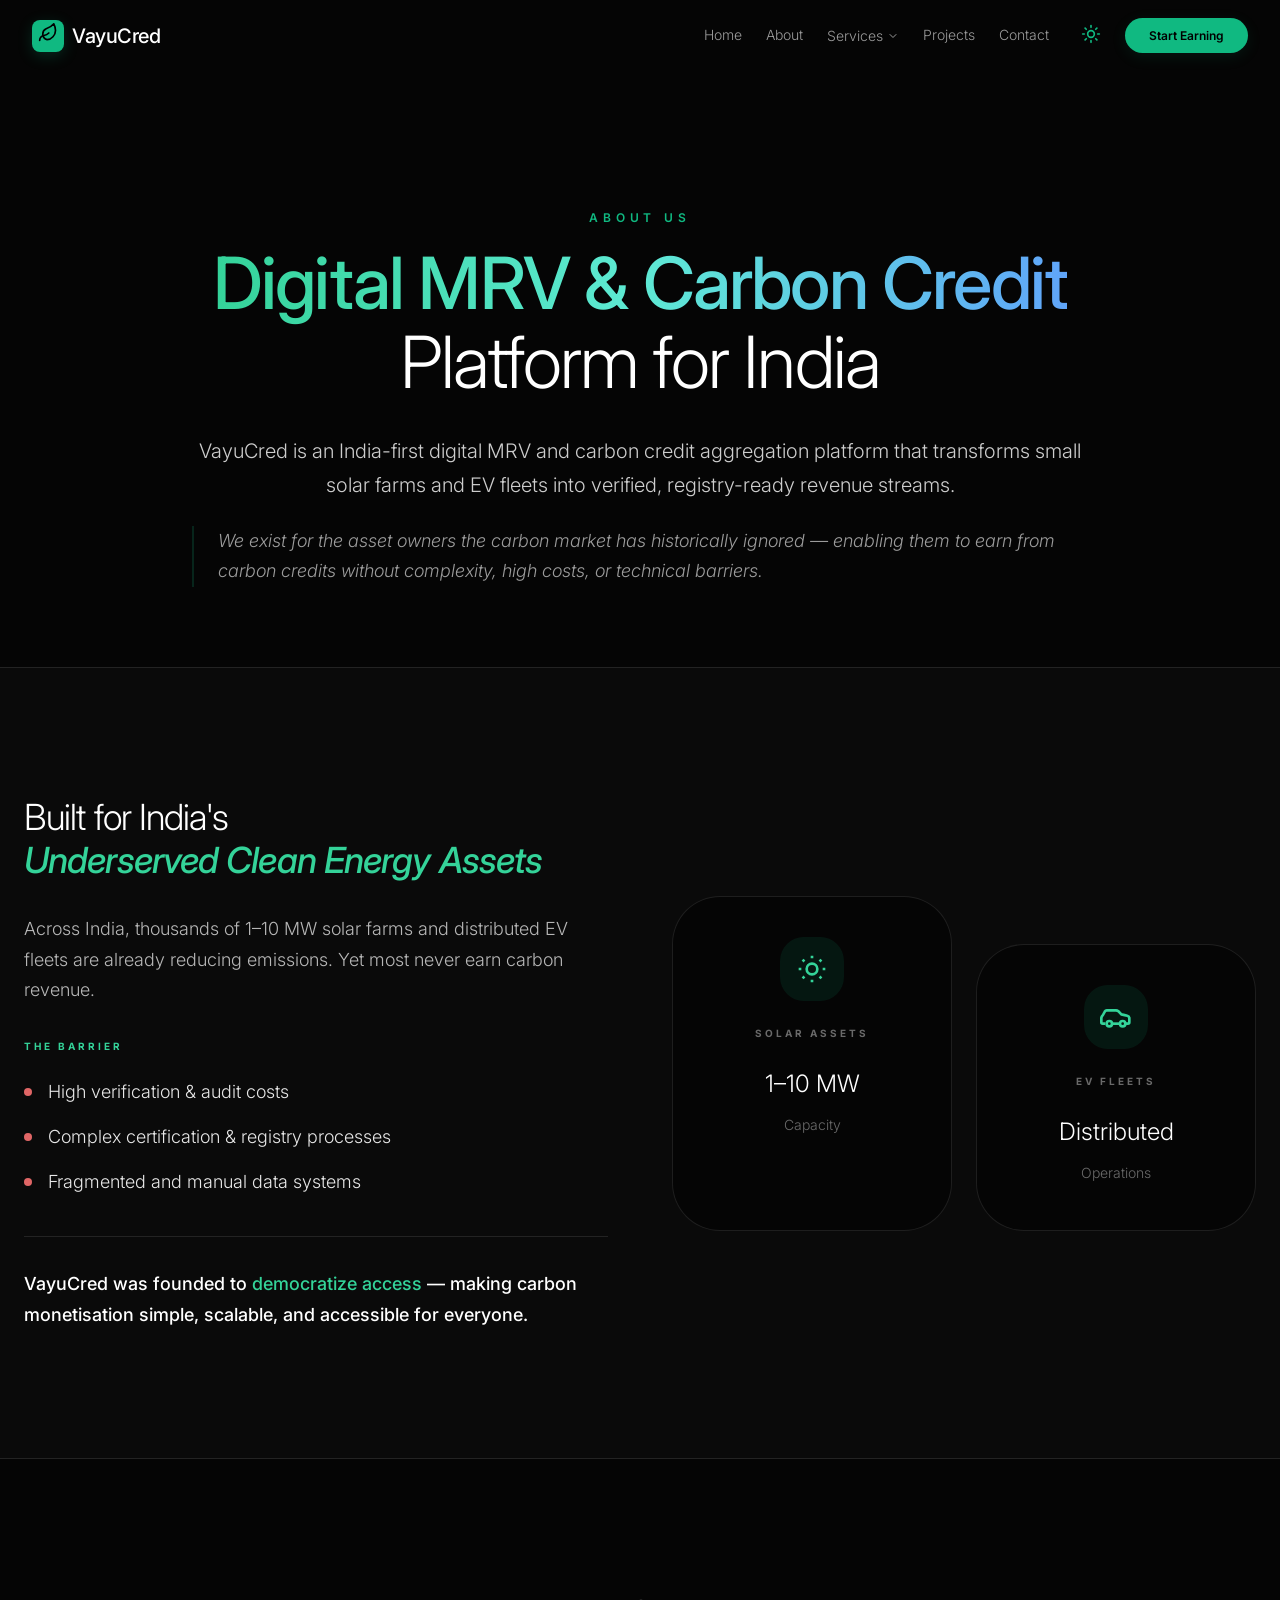
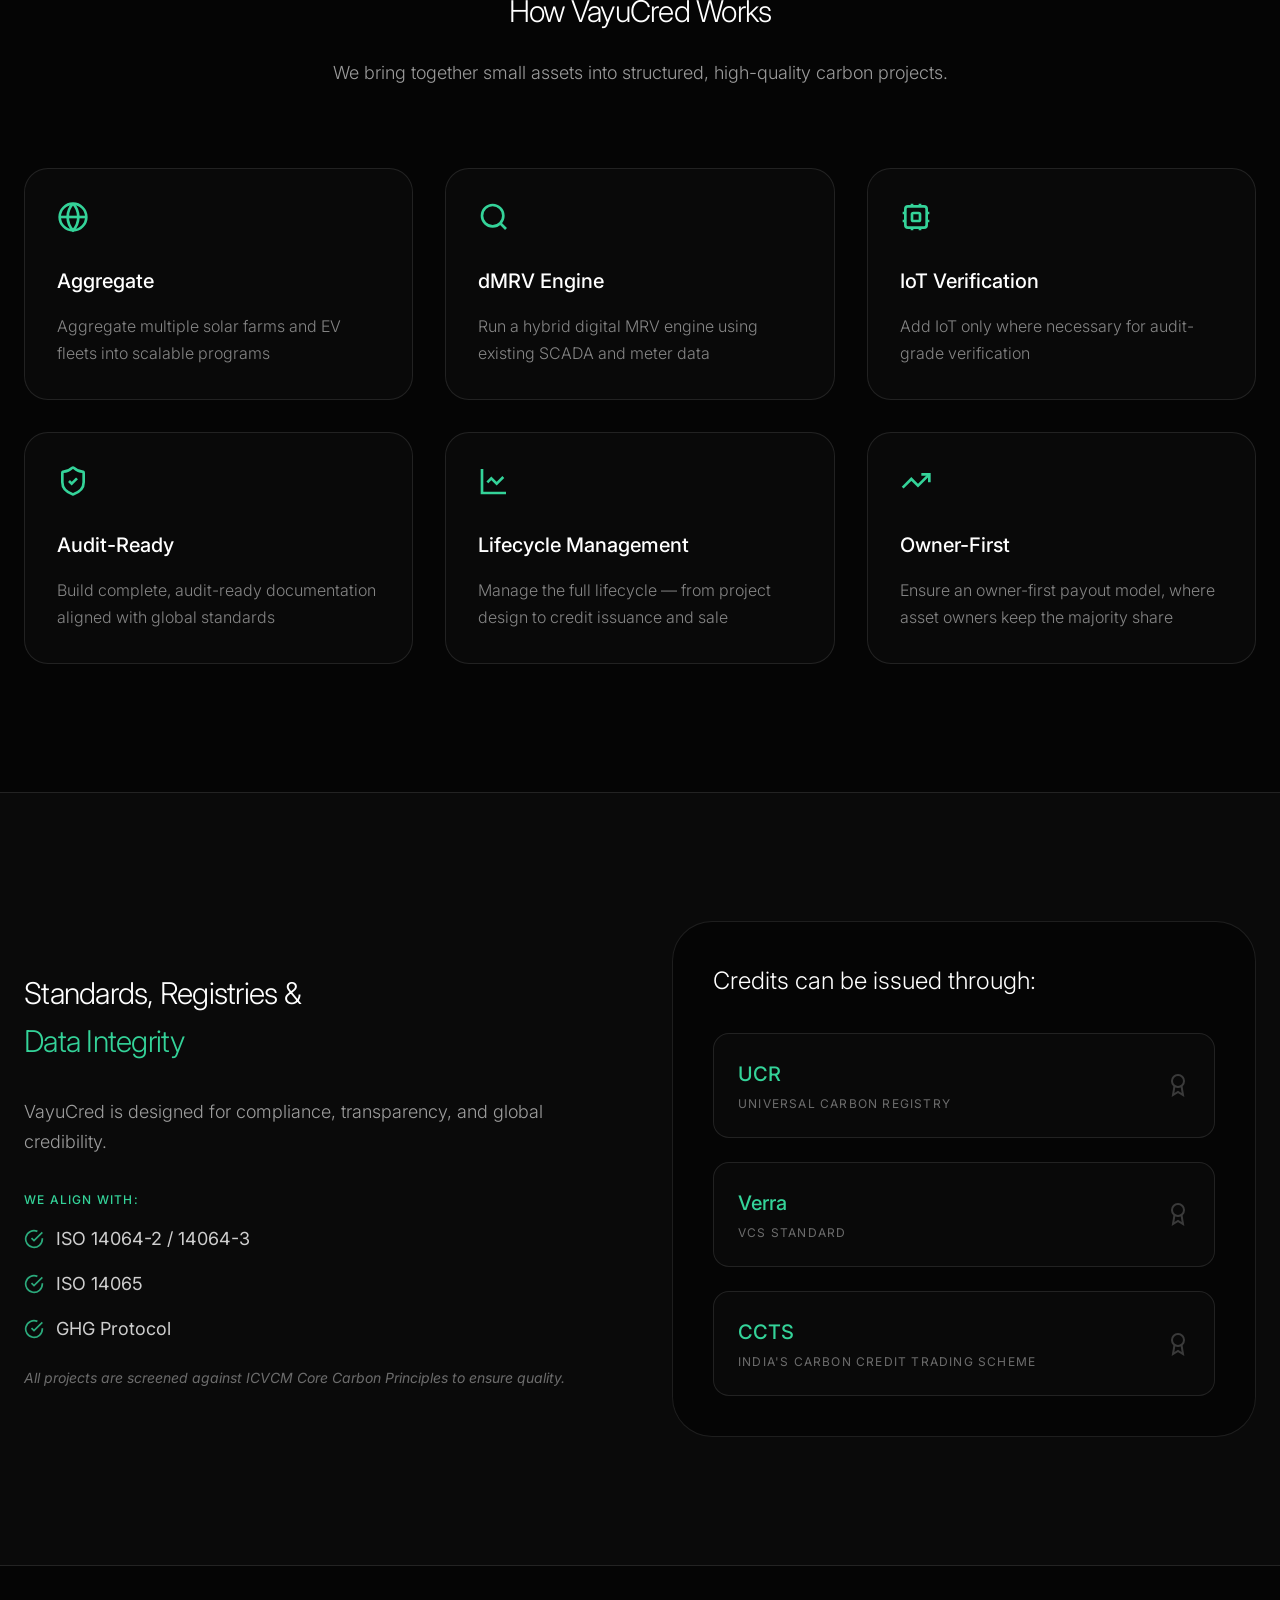
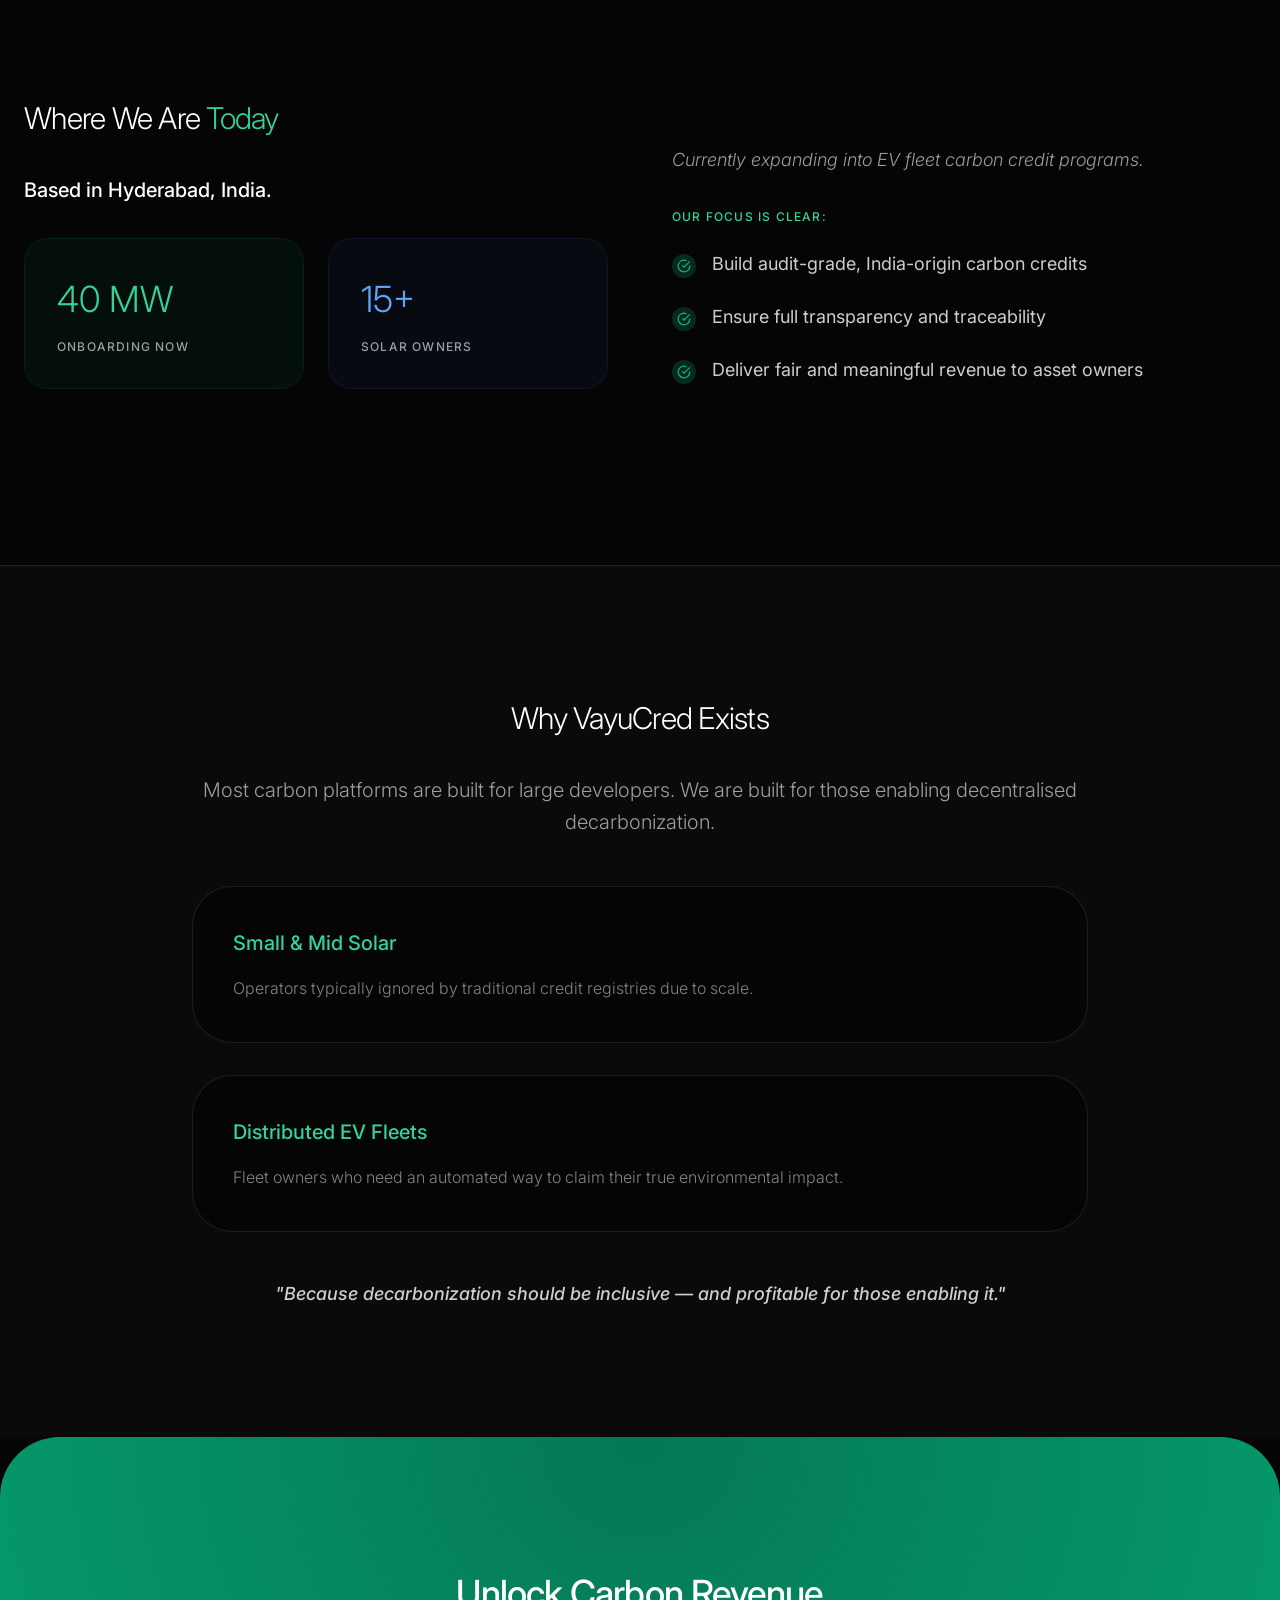
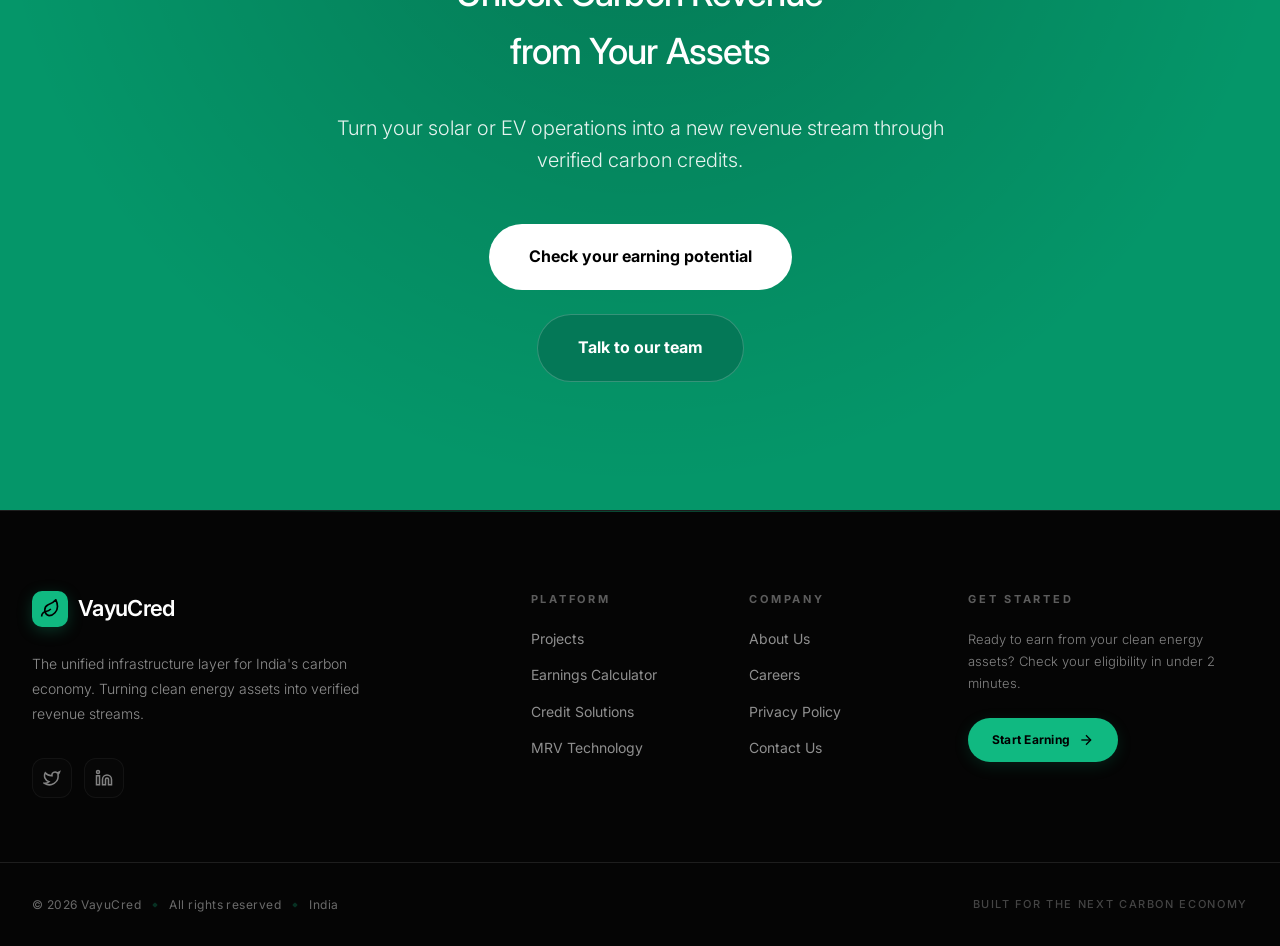
==== about.html @ 42b57287 "Vayu cred 1st push" ====
<!DOCTYPE html>
<html lang="en">
<head>
  <meta charset="UTF-8">
  <meta name="viewport" content="width=device-width, initial-scale=1.0">
  <title>About – VayuCred | Digital MRV & Carbon Credit Platform</title>
  <meta name="description" content="VayuCred transforms small solar farms and EV fleets into verified carbon credit revenue streams.">
  <link rel="stylesheet" href="css/global.css">
  <link rel="stylesheet" href="css/about.css">
</head>
<body>
  <div id="nav-placeholder"></div>
  <main id="main-content" style="padding-top:8rem;">
    <!-- Hero -->
    <section style="padding:5rem 1.5rem;max-width:1280px;margin:0 auto;text-align:center;">
      <div class="reveal">
        <span class="section-label">About Us</span>
        <h1 class="about-title"><span class="text-gradient" style="font-weight:500;">Digital MRV & Carbon Credit</span> <br>Platform for India</h1>
        <div style="max-width:56rem;margin:0 auto;">
          <p style="font-size:1.25rem;font-weight:300;opacity:0.8;line-height:1.7;margin-bottom:1.5rem;">VayuCred is an India-first digital MRV and carbon credit aggregation platform that transforms small solar farms and EV fleets into verified, registry-ready revenue streams.</p>
          <p style="font-size:1.125rem;font-weight:300;opacity:0.6;line-height:1.7;font-style:italic;border-left:2px solid rgba(16,185,129,0.3);padding-left:1.5rem;text-align:left;">We exist for the asset owners the carbon market has historically ignored — enabling them to earn from carbon credits without complexity, high costs, or technical barriers.</p>
        </div>
      </div>
    </section>

    <!-- Underserved Assets -->
    <section style="padding:8rem 1.5rem;background:var(--card-bg);border-top:1px solid var(--border-color);border-bottom:1px solid var(--border-color);overflow:hidden;">
      <div style="max-width:1280px;margin:0 auto;" class="about-two-col">
        <div class="reveal">
          <h2 style="font-size:2.25rem;font-weight:300;letter-spacing:-0.025em;margin-bottom:2rem;line-height:1.2;">Built for India's <br><span style="color:var(--emerald-400);font-weight:500;font-style:italic;">Underserved Clean Energy Assets</span></h2>
          <p style="font-size:1.125rem;opacity:0.7;font-weight:300;line-height:1.7;margin-bottom:2rem;">Across India, thousands of 1–10 MW solar farms and distributed EV fleets are already reducing emissions. Yet most never earn carbon revenue.</p>
          <p style="font-weight:700;color:var(--emerald-400);text-transform:uppercase;letter-spacing:0.3em;font-size:0.625rem;margin-bottom:1.5rem;">The Barrier</p>
          <ul style="display:flex;flex-direction:column;gap:1rem;margin-bottom:2.5rem;">
            <li style="display:flex;align-items:center;gap:1rem;font-size:1.125rem;opacity:0.9;font-weight:300;"><div style="width:0.5rem;height:0.5rem;border-radius:9999px;background:var(--red-400);flex-shrink:0;"></div>High verification & audit costs</li>
            <li style="display:flex;align-items:center;gap:1rem;font-size:1.125rem;opacity:0.9;font-weight:300;"><div style="width:0.5rem;height:0.5rem;border-radius:9999px;background:var(--red-400);flex-shrink:0;"></div>Complex certification & registry processes</li>
            <li style="display:flex;align-items:center;gap:1rem;font-size:1.125rem;opacity:0.9;font-weight:300;"><div style="width:0.5rem;height:0.5rem;border-radius:9999px;background:var(--red-400);flex-shrink:0;"></div>Fragmented and manual data systems</li>
          </ul>
          <div style="padding-top:2rem;border-top:1px solid var(--border-color);">
            <p style="font-size:1.125rem;font-weight:500;line-height:1.7;">VayuCred was founded to <span style="color:var(--emerald-400)">democratize access</span> — making carbon monetisation simple, scalable, and accessible for everyone.</p>
          </div>
        </div>
        <div class="reveal" data-delay="0.2">
          <div class="about-stats-grid">
            <div class="about-stat-card"><div class="about-stat-icon"><svg xmlns="http://www.w3.org/2000/svg" width="32" height="32" viewBox="0 0 24 24" fill="none" stroke="var(--emerald-400)" stroke-width="2"><circle cx="12" cy="12" r="4"/><path d="M12 2v2M12 20v2M4.93 4.93l1.41 1.41M17.66 17.66l1.41 1.41M2 12h2M20 12h2M6.34 17.66l-1.41 1.41M19.07 4.93l-1.41 1.41"/></svg></div><p class="about-stat-label">Solar Assets</p><p style="font-size:1.5rem;font-weight:300;">1–10 MW <br><span style="font-size:0.875rem;opacity:0.4;">Capacity</span></p></div>
            <div class="about-stat-card" style="margin-top:3rem;"><div class="about-stat-icon"><svg xmlns="http://www.w3.org/2000/svg" width="32" height="32" viewBox="0 0 24 24" fill="none" stroke="var(--emerald-400)" stroke-width="2"><path d="M19 17h2c.6 0 1-.4 1-1v-3c0-.9-.7-1.7-1.5-1.9C18.7 10.6 16 10 16 10s-1.3-1.4-2.2-2.3c-.5-.4-1.1-.7-1.8-.7H5c-.6 0-1.1.4-1.4.9l-1.5 2.8C1.4 11.3 1 12.1 1 13v3c0 .6.4 1 1 1h2"/><circle cx="7" cy="17" r="2"/><path d="M9 17h6"/><circle cx="17" cy="17" r="2"/></svg></div><p class="about-stat-label">EV Fleets</p><p style="font-size:1.5rem;font-weight:300;">Distributed <br><span style="font-size:0.875rem;opacity:0.4;">Operations</span></p></div>
          </div>
        </div>
      </div>
    </section>

    <!-- How it Works -->
    <section style="padding:8rem 1.5rem;max-width:1280px;margin:0 auto;">
      <div class="reveal" style="text-align:center;margin-bottom:5rem;">
        <h2 style="font-size:1.875rem;font-weight:300;letter-spacing:-0.025em;margin-bottom:1.5rem;">How VayuCred Works</h2>
        <p style="font-size:1.125rem;opacity:0.6;font-weight:300;">We bring together small assets into structured, high-quality carbon projects.</p>
      </div>
      <div class="grid-3" id="how-grid"></div>
    </section>

    <!-- Standards -->
    <section style="padding:8rem 1.5rem;background:var(--card-bg);border-top:1px solid var(--border-color);border-bottom:1px solid var(--border-color);">
      <div style="max-width:1280px;margin:0 auto;" class="about-two-col">
        <div class="reveal">
          <h2 style="font-size:1.875rem;font-weight:300;letter-spacing:-0.025em;margin-bottom:2rem;">Standards, Registries & <br><span style="color:var(--emerald-400)">Data Integrity</span></h2>
          <p style="font-size:1.125rem;opacity:0.6;font-weight:300;line-height:1.7;margin-bottom:2rem;">VayuCred is designed for compliance, transparency, and global credibility.</p>
          <p style="font-weight:500;color:var(--emerald-400);text-transform:uppercase;letter-spacing:0.1em;font-size:0.75rem;margin-bottom:1rem;">We align with:</p>
          <ul style="display:flex;flex-direction:column;gap:1rem;margin-bottom:1.5rem;">
            <li style="display:flex;align-items:center;gap:0.75rem;font-size:1.125rem;opacity:0.8;"><svg xmlns="http://www.w3.org/2000/svg" width="20" height="20" viewBox="0 0 24 24" fill="none" stroke="var(--emerald-400)" stroke-width="2"><path d="M22 11.08V12a10 10 0 1 1-5.93-9.14"/><path d="m9 11 3 3L22 4"/></svg> ISO 14064-2 / 14064-3</li>
            <li style="display:flex;align-items:center;gap:0.75rem;font-size:1.125rem;opacity:0.8;"><svg xmlns="http://www.w3.org/2000/svg" width="20" height="20" viewBox="0 0 24 24" fill="none" stroke="var(--emerald-400)" stroke-width="2"><path d="M22 11.08V12a10 10 0 1 1-5.93-9.14"/><path d="m9 11 3 3L22 4"/></svg> ISO 14065</li>
            <li style="display:flex;align-items:center;gap:0.75rem;font-size:1.125rem;opacity:0.8;"><svg xmlns="http://www.w3.org/2000/svg" width="20" height="20" viewBox="0 0 24 24" fill="none" stroke="var(--emerald-400)" stroke-width="2"><path d="M22 11.08V12a10 10 0 1 1-5.93-9.14"/><path d="m9 11 3 3L22 4"/></svg> GHG Protocol</li>
          </ul>
          <p style="font-size:0.875rem;opacity:0.4;font-style:italic;">All projects are screened against ICVCM Core Carbon Principles to ensure quality.</p>
        </div>
        <div class="reveal" data-delay="0.2">
          <div style="padding:2.5rem;border-radius:2.5rem;background:var(--bg-primary);border:1px solid var(--border-color);">
            <h3 style="font-size:1.5rem;font-weight:300;margin-bottom:2rem;">Credits can be issued through:</h3>
            <div style="display:flex;flex-direction:column;gap:1.5rem;" id="registries-list"></div>
          </div>
        </div>
      </div>
    </section>

    <!-- Where We Are -->
    <section style="padding:8rem 1.5rem;max-width:1280px;margin:0 auto;" class="about-two-col">
      <div class="reveal">
        <h2 style="font-size:1.875rem;font-weight:300;letter-spacing:-0.025em;margin-bottom:2rem;">Where We Are <span style="color:var(--emerald-400)">Today</span></h2>
        <p style="font-size:1.25rem;font-weight:500;margin-bottom:2rem;">Based in Hyderabad, India.</p>
        <div style="display:grid;grid-template-columns:1fr 1fr;gap:1.5rem;margin-bottom:3rem;">
          <div style="padding:2rem;border-radius:1.5rem;background:rgba(16,185,129,0.05);border:1px solid rgba(16,185,129,0.1);"><p style="font-size:2.25rem;font-weight:300;color:var(--emerald-400);margin-bottom:0.5rem;">40 MW</p><p style="font-size:0.75rem;text-transform:uppercase;letter-spacing:0.1em;opacity:0.6;font-weight:500;">Onboarding Now</p></div>
          <div style="padding:2rem;border-radius:1.5rem;background:rgba(59,130,246,0.05);border:1px solid rgba(59,130,246,0.1);"><p style="font-size:2.25rem;font-weight:300;color:var(--blue-400);margin-bottom:0.5rem;">15+</p><p style="font-size:0.75rem;text-transform:uppercase;letter-spacing:0.1em;opacity:0.6;font-weight:500;">Solar Owners</p></div>
        </div>
      </div>
      <div class="reveal" data-delay="0.2">
        <p style="font-size:1.125rem;opacity:0.6;font-weight:300;font-style:italic;margin-bottom:2rem;">Currently expanding into EV fleet carbon credit programs.</p>
        <p style="font-weight:500;color:var(--emerald-400);text-transform:uppercase;letter-spacing:0.1em;font-size:0.75rem;margin-bottom:1.5rem;">Our focus is clear:</p>
        <ul style="display:flex;flex-direction:column;gap:1.5rem;">
          <li style="display:flex;gap:1rem;"><div style="width:1.5rem;height:1.5rem;border-radius:9999px;background:rgba(16,185,129,0.2);display:flex;align-items:center;justify-content:center;flex-shrink:0;margin-top:0.25rem;"><svg xmlns="http://www.w3.org/2000/svg" width="14" height="14" viewBox="0 0 24 24" fill="none" stroke="var(--emerald-500)" stroke-width="2"><path d="M22 11.08V12a10 10 0 1 1-5.93-9.14"/><path d="m9 11 3 3L22 4"/></svg></div><span style="font-size:1.125rem;opacity:0.8;">Build audit-grade, India-origin carbon credits</span></li>
          <li style="display:flex;gap:1rem;"><div style="width:1.5rem;height:1.5rem;border-radius:9999px;background:rgba(16,185,129,0.2);display:flex;align-items:center;justify-content:center;flex-shrink:0;margin-top:0.25rem;"><svg xmlns="http://www.w3.org/2000/svg" width="14" height="14" viewBox="0 0 24 24" fill="none" stroke="var(--emerald-500)" stroke-width="2"><path d="M22 11.08V12a10 10 0 1 1-5.93-9.14"/><path d="m9 11 3 3L22 4"/></svg></div><span style="font-size:1.125rem;opacity:0.8;">Ensure full transparency and traceability</span></li>
          <li style="display:flex;gap:1rem;"><div style="width:1.5rem;height:1.5rem;border-radius:9999px;background:rgba(16,185,129,0.2);display:flex;align-items:center;justify-content:center;flex-shrink:0;margin-top:0.25rem;"><svg xmlns="http://www.w3.org/2000/svg" width="14" height="14" viewBox="0 0 24 24" fill="none" stroke="var(--emerald-500)" stroke-width="2"><path d="M22 11.08V12a10 10 0 1 1-5.93-9.14"/><path d="m9 11 3 3L22 4"/></svg></div><span style="font-size:1.125rem;opacity:0.8;">Deliver fair and meaningful revenue to asset owners</span></li>
        </ul>
      </div>
    </section>

    <!-- Why We Exist -->
    <section style="padding:8rem 1.5rem;background:var(--card-bg);border-top:1px solid var(--border-color);">
      <div style="max-width:56rem;margin:0 auto;text-align:center;" class="reveal">
        <h2 style="font-size:1.875rem;font-weight:300;letter-spacing:-0.025em;margin-bottom:2rem;">Why VayuCred Exists</h2>
        <p style="font-size:1.25rem;opacity:0.6;font-weight:300;margin-bottom:3rem;">Most carbon platforms are built for large developers. We are built for those enabling decentralised decarbonization.</p>
        <div style="display:grid;grid-template-columns:1fr;gap:2rem;text-align:left;margin-bottom:3rem;">
          <div style="padding:2.5rem;border-radius:2.5rem;background:var(--bg-primary);border:1px solid var(--border-color);"><h4 style="font-size:1.25rem;font-weight:500;margin-bottom:1rem;color:var(--emerald-400);">Small & Mid Solar</h4><p style="opacity:0.5;font-weight:300;line-height:1.7;">Operators typically ignored by traditional credit registries due to scale.</p></div>
          <div style="padding:2.5rem;border-radius:2.5rem;background:var(--bg-primary);border:1px solid var(--border-color);"><h4 style="font-size:1.25rem;font-weight:500;margin-bottom:1rem;color:var(--emerald-400);">Distributed EV Fleets</h4><p style="opacity:0.5;font-weight:300;line-height:1.7;">Fleet owners who need an automated way to claim their true environmental impact.</p></div>
        </div>
        <p style="font-size:1.125rem;font-weight:500;opacity:0.8;font-style:italic;">"Because decarbonization should be inclusive — and profitable for those enabling it."</p>
      </div>
    </section>

    <!-- CTA -->
    <section style="padding:8rem 1.5rem;background:var(--emerald-600);color:#fff;text-align:center;border-radius:3.75rem 3.75rem 0 0;position:relative;overflow:hidden;">
      <div style="position:absolute;inset:0;background:radial-gradient(circle at 50% 0%,rgba(0,0,0,0.2) 0%,transparent 70%);"></div>
      <div class="reveal" style="position:relative;z-index:10;">
        <h2 style="font-size:2.25rem;font-weight:500;letter-spacing:-0.025em;margin-bottom:2rem;">Unlock Carbon Revenue <br>from Your Assets</h2>
        <p style="font-size:1.25rem;font-weight:300;opacity:0.9;margin-bottom:3rem;max-width:42rem;margin-left:auto;margin-right:auto;">Turn your solar or EV operations into a new revenue stream through verified carbon credits.</p>
        <div style="display:flex;flex-direction:column;align-items:center;justify-content:center;gap:1.5rem;">
          <a href="index.html#calculator" style="padding:1.25rem 2.5rem;background:#fff;color:#000;border-radius:9999px;font-weight:700;transition:all 0.3s;display:inline-flex;align-items:center;gap:0.5rem;">Check your earning potential</a>
          <a href="contact.html" style="padding:1.25rem 2.5rem;background:var(--emerald-700);color:#fff;border:1px solid rgba(255,255,255,0.2);border-radius:9999px;font-weight:700;transition:all 0.3s;display:inline-flex;align-items:center;gap:0.5rem;">Talk to our team</a>
        </div>
      </div>
    </section>
  </main>
  <div id="footer-placeholder"></div>
  <div id="scroll-top-placeholder"></div>
  <script src="js/common.js"></script>
  <script src="js/about.js"></script>
</body>
</html>
---- css/global.css ----
/* ===== Google Fonts ===== */
@import url('https://fonts.googleapis.com/css2?family=Inter:wght@100;200;300;400;500;600;700;800;900&display=swap');

/* ===== CSS Custom Properties (Design Tokens) ===== */
:root {
  --bg-primary: #050505;
  --text-primary: #ffffff;
  --text-muted: rgba(255, 255, 255, 0.4);
  --border-color: rgba(255, 255, 255, 0.1);
  --card-bg: rgba(255, 255, 255, 0.02);
  --emerald-300: #6ee7b7;
  --emerald-400: #34d399;
  --emerald-500: #10b981;
  --emerald-600: #059669;
  --emerald-700: #047857;
  --teal-300: #5eead4;
  --blue-400: #60a5fa;
  --blue-500: #3b82f6;
  --blue-600: #2563eb;
  --red-400: #f87171;
  --red-500: #ef4444;
  --amber-400: #fbbf24;
  --font-sans: "Inter", ui-sans-serif, system-ui, -apple-system, sans-serif;
}

html.light {
  --bg-primary: #ffffff;
  --text-primary: #050505;
  --text-muted: rgba(0, 0, 0, 0.5);
  --border-color: rgba(0, 0, 0, 0.12);
  --card-bg: rgba(0, 0, 0, 0.03);
  --shadow-color: rgba(0, 0, 0, 0.08);
}

/* ===== Light Mode Global Overrides ===== */
/* Boost muted text contrast on light backgrounds */
html.light .hero-desc,
html.light .hero-note,
html.light .section-subtitle,
html.light .footer-brand p,
html.light .footer-link,
html.light .contact-desc,
html.light .apply-hero p { opacity: 0.7 !important; }

html.light .section-label,
html.light .footer-heading,
html.light .form-label,
html.light .contact-label,
html.light .field label { opacity: 0.6 !important; }

/* Ensure SVG icons using currentColor are visible */
html.light svg[stroke="currentColor"] { color: var(--text-primary); }

/* Cards get subtle shadow in light mode for depth */
html.light .card,
html.light .step-card,
html.light .value-card,
html.light .calc-wrap,
html.light .revenue-card,
html.light .step-box,
html.light .faq-item,
html.light .about-stat-card,
html.light .about-how-card,
html.light .registry-item,
html.light .contact-form-card {
  box-shadow: 0 2px 16px var(--shadow-color);
}

html.light .card:hover,
html.light .step-card:hover,
html.light .step-box:hover { box-shadow: 0 8px 32px rgba(0,0,0,0.1); }

/* Nav CTA stays dark on light bg */
html.light .nav-cta { background: var(--emerald-600); color: #fff; }
html.light .nav-cta:hover { background: var(--emerald-500); }

/* Mobile drawer light */
html.light .mobile-drawer { box-shadow: 20px 0 60px -15px rgba(0,0,0,0.1); }
html.light .mobile-cta { color: #fff; }

/* Social links in light mode */
html.light .social-link { opacity: 0.7; }
html.light .social-link:hover { opacity: 1; }

/* Scroll to top button */
html.light .scroll-top-btn { box-shadow: 0 4px 16px rgba(0,0,0,0.1); }
html.light .scroll-top-btn:hover { color: #fff; }

/* Badge text more visible */
html.light .badge-default { opacity: 0.7; }

/* Form inputs */
html.light .form-input,
html.light .form-input-sm,
html.light .form-textarea { background: rgba(0,0,0,0.02); border-color: rgba(0,0,0,0.15); }
html.light .form-input:focus,
html.light .form-textarea:focus { border-color: var(--emerald-500); }

/* ===== Reset & Base ===== */
*, *::before, *::after { box-sizing: border-box; margin: 0; padding: 0; }

html { scroll-behavior: smooth; }
[id] { scroll-margin-top: 120px; }

body {
  font-family: var(--font-sans);
  background: var(--bg-primary);
  color: var(--text-primary);
  -webkit-font-smoothing: antialiased;
  -moz-osx-font-smoothing: grayscale;
  transition: background-color 0.3s, color 0.3s;
  line-height: 1.6;
}

a { color: inherit; text-decoration: none; }
img { max-width: 100%; display: block; }
button { cursor: pointer; font-family: inherit; border: none; background: none; }
input, textarea, select { font-family: inherit; }
ul, ol { list-style: none; }

::selection { background: rgba(16, 185, 129, 0.3); }

:focus-visible {
  outline: none;
  box-shadow: 0 0 0 2px var(--emerald-500), 0 0 0 4px var(--bg-primary);
}

/* ===== Utility Classes ===== */
.container { max-width: 1280px; margin: 0 auto; padding: 0 1.5rem; }
.container-sm { max-width: 768px; margin: 0 auto; padding: 0 1.5rem; }
.container-md { max-width: 1024px; margin: 0 auto; padding: 0 1.5rem; }

.sr-only {
  position: absolute; width: 1px; height: 1px; padding: 0; margin: -1px;
  overflow: hidden; clip: rect(0,0,0,0); white-space: nowrap; border: 0;
}

.text-gradient {
  background: linear-gradient(to right, var(--emerald-400), var(--teal-300), var(--blue-400));
  -webkit-background-clip: text; background-clip: text; color: transparent;
}

.bg-vayu { background: var(--bg-primary); }
.text-vayu { color: var(--text-primary); }
.bg-card { background: var(--card-bg); }
.border-vayu { border-color: var(--border-color); }
.text-emerald { color: var(--emerald-400); }

/* ===== Navigation ===== */
.nav {
  position: fixed; top: 0; left: 0; width: 100%; z-index: 50;
  padding: 1rem 2rem; display: flex; justify-content: space-between; align-items: center;
  transition: all 0.3s; border-bottom: 1px solid transparent;
}
.nav.scrolled {
  background: rgba(5,5,5,0.8); backdrop-filter: blur(20px);
  border-bottom-color: var(--border-color);
  box-shadow: 0 4px 30px rgba(0,0,0,0.3);
}
html.light .nav.scrolled { background: rgba(255,255,255,0.9); box-shadow: 0 2px 20px rgba(0,0,0,0.08); }

.nav-logo { display: flex; align-items: center; gap: 0.5rem; font-size: 1.25rem; font-weight: 500; letter-spacing: -0.025em; }
.nav-logo-icon {
  width: 2rem; height: 2rem; border-radius: 0.5rem; background: var(--emerald-500);
  display: flex; align-items: center; justify-content: center;
  transition: transform 0.3s; box-shadow: 0 4px 15px rgba(16,185,129,0.2);
}
.nav-logo:hover .nav-logo-icon { transform: rotate(12deg); }
.nav-logo:hover span { color: var(--emerald-400); }
.nav-logo span { transition: color 0.3s; }

.nav-links { display: none; gap: 1.5rem; font-size: 0.875rem; font-weight: 300; align-items: center; }
@media (min-width: 768px) { .nav-links { display: flex; } }

.nav-link {
  opacity: 0.6; transition: all 0.3s; padding: 0.5rem 0; position: relative;
  display: flex; align-items: center; gap: 0.25rem; background: none; border: none;
  color: var(--text-primary); font-size: 0.875rem; font-weight: 300;
}
.nav-link:hover, .nav-link.active { opacity: 1; }
.nav-link.active::after {
  content: ''; position: absolute; bottom: 0; left: 0; width: 100%;
  height: 2px; background: var(--emerald-400);
}
.nav-link.active { color: var(--emerald-400); }

.nav-dropdown { position: relative; }
.nav-dropdown-menu {
  position: absolute; top: 100%; left: 0; padding-top: 0.5rem;
  opacity: 0; visibility: hidden; transform: translateY(10px);
  transition: all 0.2s;
}
.nav-dropdown:hover .nav-dropdown-menu,
.nav-dropdown:focus-within .nav-dropdown-menu {
  opacity: 1; visibility: visible; transform: translateY(0);
}
.nav-dropdown-inner {
  background: rgba(5,5,5,0.9); backdrop-filter: blur(20px);
  border: 1px solid var(--border-color); border-radius: 1rem;
  padding: 0.5rem; min-width: 200px; box-shadow: 0 20px 50px rgba(0,0,0,0.5);
}
html.light .nav-dropdown-inner { background: rgba(255,255,255,0.95); box-shadow: 0 10px 40px rgba(0,0,0,0.12); }
.nav-dropdown-item {
  display: block; width: 100%; text-align: left; padding: 0.625rem 1rem;
  font-size: 0.8125rem; font-weight: 300; opacity: 0.6; border-radius: 0.75rem;
  transition: all 0.2s; color: var(--text-primary);
}
.nav-dropdown-item:hover { opacity: 1; color: var(--emerald-400); background: var(--card-bg); }

.nav-cta {
  display: none; padding: 0.5rem 1.5rem; background: var(--emerald-500);
  color: #000; border-radius: 9999px; font-weight: 600; font-size: 0.75rem;
  transition: all 0.3s; box-shadow: 0 4px 15px rgba(16,185,129,0.1);
}
@media (min-width: 768px) { .nav-cta { display: block; } }
.nav-cta:hover { background: var(--emerald-400); }
.nav-cta:active { transform: scale(0.95); }

.nav-actions { display: flex; align-items: center; gap: 1rem; margin-left: auto; }

.theme-toggle {
  padding: 0.5rem; border-radius: 9999px; transition: all 0.3s;
  color: var(--emerald-500); background: none; border: none;
}
.theme-toggle:hover { background: var(--card-bg); }

.menu-toggle { display: block; padding: 0.5rem; border-radius: 9999px; transition: all 0.3s; }
@media (min-width: 768px) { .menu-toggle { display: none; } }
.menu-toggle:hover { background: var(--card-bg); }

/* ===== Mobile Menu ===== */
.mobile-overlay {
  position: fixed; inset: 0; background: rgba(5,5,5,0.8); backdrop-filter: blur(4px);
  z-index: 100; opacity: 0; visibility: hidden; transition: all 0.3s;
}
.mobile-overlay.open { opacity: 1; visibility: visible; }
html.light .mobile-overlay { background: rgba(0,0,0,0.3); }

.mobile-drawer {
  position: fixed; top: 0; left: 0; height: 100%; width: 85%; max-width: 320px;
  background: var(--bg-primary); border-right: 1px solid var(--border-color);
  z-index: 101; display: flex; flex-direction: column;
  box-shadow: 20px 0 60px -15px rgba(0,0,0,0.5);
  transform: translateX(-100%); transition: transform 0.35s cubic-bezier(0.16,1,0.3,1);
}
.mobile-drawer.open { transform: translateX(0); }
@media (min-width: 768px) { .mobile-drawer { display: none; } .mobile-overlay { display: none; } }

.mobile-drawer-header {
  padding: 1.5rem; display: flex; justify-content: space-between; align-items: center;
  border-bottom: 1px solid var(--border-color);
}
.mobile-drawer-content { flex: 1; overflow-y: auto; padding: 1.5rem 1rem; }
.mobile-menu-item {
  display: flex; align-items: center; gap: 0.875rem; padding: 0.875rem;
  border-radius: 1rem; transition: all 0.2s; width: 100%; color: var(--text-primary);
  font-weight: 500; font-size: 0.9375rem; letter-spacing: -0.01em;
}
.mobile-menu-item:hover { background: var(--card-bg); }
.mobile-menu-item svg { width: 1.25rem; height: 1.25rem; opacity: 0.4; }
.mobile-menu-item:hover svg { opacity: 1; color: var(--emerald-400); }
.mobile-menu-item span { opacity: 0.7; }
.mobile-menu-item:hover span { opacity: 1; }

.mobile-submenu-toggle {
  display: flex; align-items: center; justify-content: space-between;
  width: 100%; padding: 0.875rem; border-radius: 1rem; transition: all 0.2s;
  color: var(--text-primary);
}
.mobile-submenu-toggle.expanded { background: rgba(16,185,129,0.1); color: var(--emerald-400); }

.mobile-submenu {
  max-height: 0; overflow: hidden; transition: max-height 0.3s ease;
  margin-left: 0.5rem;
}
.mobile-submenu.expanded { max-height: 500px; }
.mobile-submenu-inner {
  background: var(--card-bg); border: 1px solid var(--border-color);
  border-radius: 1rem; padding: 0.5rem; margin-top: 0.5rem;
}
.mobile-submenu-link {
  display: block; padding: 0.625rem 1rem; font-size: 0.8125rem; font-weight: 300;
  opacity: 0.5; border-radius: 0.75rem; transition: all 0.2s; color: var(--text-primary);
}
.mobile-submenu-link:hover { opacity: 1; color: var(--emerald-400); background: rgba(16,185,129,0.05); }

.mobile-drawer-footer {
  padding: 1.5rem; border-top: 1px solid var(--border-color);
}
.mobile-cta {
  display: flex; align-items: center; justify-content: center; width: 100%;
  padding: 1rem; background: var(--emerald-500); color: #000; border-radius: 1rem;
  font-weight: 600; font-size: 0.875rem; transition: all 0.3s;
  box-shadow: 0 4px 15px rgba(16,185,129,0.1);
}
.mobile-cta:hover { background: var(--emerald-400); }

/* ===== Footer ===== */
.footer {
  padding: 0; border-top: 1px solid var(--border-color);
  background: var(--bg-primary); position: relative; overflow: hidden;
}

/* Subtle gradient glow behind footer for depth */
.footer::before {
  content: ''; position: absolute; top: 0; left: 50%; transform: translateX(-50%);
  width: 60%; height: 1px;
  background: linear-gradient(to right, transparent, var(--emerald-500), transparent);
  opacity: 0.4;
}

/* --- Top Section: Main Grid --- */
.footer-main {
  max-width: 1280px; margin: 0 auto; padding: 5rem 2rem 4rem;
  display: grid; grid-template-columns: 1fr; gap: 3rem;
}
@media (min-width: 768px) {
  .footer-main { grid-template-columns: 2.5fr 1fr 1fr 1.5fr; gap: 2rem; }
}

/* Brand Column */
.footer-brand {}
.footer-brand-logo {
  display: flex; align-items: center; gap: 0.625rem;
  margin-bottom: 1.5rem;
}
.footer-brand-icon {
  width: 2.25rem; height: 2.25rem; border-radius: 0.625rem;
  background: var(--emerald-500); display: flex; align-items: center; justify-content: center;
  box-shadow: 0 4px 15px rgba(16,185,129,0.25); transition: transform 0.3s;
}
.footer-brand-logo:hover .footer-brand-icon { transform: rotate(12deg); }
.footer-brand-icon svg { width: 1.25rem; height: 1.25rem; color: #000; }

.footer-brand-name {
  font-size: 1.375rem; font-weight: 600; letter-spacing: -0.03em;
  color: var(--text-primary);
}

.footer-brand-desc {
  font-size: 0.875rem; font-weight: 300; line-height: 1.8;
  opacity: 0.55; max-width: 22rem; margin-bottom: 2rem;
}
html.light .footer-brand-desc { opacity: 0.65; }

/* Social Icons Row */
.footer-socials {
  display: flex; align-items: center; gap: 0.75rem;
}
.footer-social-link {
  width: 2.5rem; height: 2.5rem; border-radius: 0.75rem;
  display: flex; align-items: center; justify-content: center;
  background: var(--card-bg); border: 1px solid var(--border-color);
  color: var(--text-primary); opacity: 0.5;
  transition: all 0.3s cubic-bezier(0.34,1.56,0.64,1);
}
.footer-social-link:hover {
  opacity: 1; transform: translateY(-3px) scale(1.05);
  box-shadow: 0 8px 24px rgba(16,185,129,0.2);
}

/* Twitter/X icon hover — VayuCred teal */
.footer-social-link[aria-label="Twitter"]:hover,
.footer-social-link[aria-label="X"]:hover {
  background: rgba(16,185,129,0.12); border-color: var(--emerald-400);
  color: var(--emerald-400);
}

/* LinkedIn icon hover — VayuCred blue accent */
.footer-social-link[aria-label="LinkedIn"]:hover {
  background: rgba(96,165,250,0.12); border-color: var(--blue-400);
  color: var(--blue-400);
}

.footer-social-link svg { width: 1.125rem; height: 1.125rem; }

/* Light mode social adjustments */
html.light .footer-social-link {
  opacity: 0.6; box-shadow: 0 1px 4px rgba(0,0,0,0.06);
}
html.light .footer-social-link:hover { opacity: 1; }

/* Link Columns */
.footer-col {}
.footer-heading {
  font-size: 0.6875rem; text-transform: uppercase; letter-spacing: 0.25em;
  font-weight: 700; margin-bottom: 1.25rem; opacity: 0.35;
  color: var(--text-primary);
}
html.light .footer-heading { opacity: 0.5; }

.footer-links { display: flex; flex-direction: column; gap: 0.875rem; }
.footer-link {
  font-size: 0.875rem; font-weight: 400; opacity: 0.55;
  transition: all 0.25s; position: relative; display: inline-block; width: fit-content;
  color: var(--text-primary);
}
.footer-link::after {
  content: ''; position: absolute; bottom: -2px; left: 0;
  width: 0; height: 1px; background: var(--emerald-400);
  transition: width 0.3s cubic-bezier(0.34,1.56,0.64,1);
}
.footer-link:hover { opacity: 1; color: var(--emerald-400); }
.footer-link:hover::after { width: 100%; }

html.light .footer-link { opacity: 0.65; }
html.light .footer-link:hover { opacity: 1; }

/* Newsletter / CTA Column */
.footer-cta-col {}
.footer-cta-title {
  font-size: 0.6875rem; text-transform: uppercase; letter-spacing: 0.25em;
  font-weight: 700; margin-bottom: 1.25rem; opacity: 0.35;
  color: var(--text-primary);
}
html.light .footer-cta-title { opacity: 0.5; }

.footer-cta-text {
  font-size: 0.8125rem; font-weight: 300; opacity: 0.5;
  line-height: 1.7; margin-bottom: 1.5rem;
}
html.light .footer-cta-text { opacity: 0.6; }

.footer-cta-btn {
  display: inline-flex; align-items: center; gap: 0.5rem;
  padding: 0.75rem 1.5rem; border-radius: 9999px;
  background: var(--emerald-500); color: #000;
  font-weight: 700; font-size: 0.75rem; letter-spacing: 0.02em;
  transition: all 0.3s; border: none;
  box-shadow: 0 4px 15px rgba(16,185,129,0.15);
}
.footer-cta-btn:hover {
  background: var(--emerald-400);
  box-shadow: 0 8px 25px rgba(16,185,129,0.25);
  transform: translateY(-1px);
}
.footer-cta-btn:active { transform: scale(0.97) translateY(0); }
.footer-cta-btn svg { width: 1rem; height: 1rem; }

html.light .footer-cta-btn { color: #fff; background: var(--emerald-600); }
html.light .footer-cta-btn:hover { background: var(--emerald-500); }

/* --- Bottom Bar: Copyright --- */
.footer-bottom-bar {
  max-width: 1280px; margin: 0 auto;
  padding: 2rem 2rem; border-top: 1px solid var(--border-color);
  display: flex; flex-direction: column; gap: 1rem;
  align-items: center; justify-content: space-between;
}
@media (min-width: 768px) { .footer-bottom-bar { flex-direction: row; } }

.footer-copyright {
  display: flex; align-items: center; gap: 0.75rem;
  font-size: 0.75rem; font-weight: 400; letter-spacing: 0.04em;
  opacity: 0.4; color: var(--text-primary);
}
html.light .footer-copyright { opacity: 0.5; }

/* Decorative diamond separator between copyright items */
.footer-dot {
  width: 4px; height: 4px; border-radius: 1px; transform: rotate(45deg);
  background: var(--emerald-500); opacity: 0.6; flex-shrink: 0;
}

.footer-tagline {
  font-size: 0.6875rem; font-weight: 500; letter-spacing: 0.15em;
  text-transform: uppercase; opacity: 0.25; color: var(--text-primary);
}
html.light .footer-tagline { opacity: 0.35; }

/* ===== Scroll to Top ===== */
.scroll-top-btn {
  position: fixed; bottom: 2rem; right: 2rem; z-index: 40;
  width: 3rem; height: 3rem; border-radius: 9999px;
  background: var(--card-bg); border: 1px solid var(--border-color);
  backdrop-filter: blur(12px); display: flex; align-items: center; justify-content: center;
  opacity: 0; visibility: hidden; transform: translateY(20px);
  transition: all 0.3s; color: var(--emerald-400);
  box-shadow: 0 8px 32px rgba(0,0,0,0.2);
}
.scroll-top-btn.visible { opacity: 1; visibility: visible; transform: translateY(0); }
.scroll-top-btn:hover {
  background: var(--emerald-500); color: #000;
  box-shadow: 0 8px 32px rgba(16,185,129,0.3);
}

/* ===== Common Components ===== */
.section { padding: 8rem 1.5rem; }
.section-border { border-top: 1px solid var(--border-color); }

.badge {
  display: inline-block; padding: 0.375rem 1rem; border-radius: 9999px;
  font-size: 0.625rem; text-transform: uppercase; letter-spacing: 0.25em; font-weight: 700;
}
.badge-emerald { background: rgba(16,185,129,0.1); border: 1px solid rgba(16,185,129,0.3); color: var(--emerald-400); }
.badge-default { background: var(--card-bg); border: 1px solid var(--border-color); color: var(--text-primary); opacity: 0.5; }

.btn {
  display: inline-flex; align-items: center; justify-content: center; gap: 0.5rem;
  padding: 1.25rem 2.5rem; border-radius: 9999px; font-weight: 700;
  font-size: 0.875rem; transition: all 0.3s; border: none;
}
.btn:active { transform: scale(0.95); }

.btn-primary { background: var(--emerald-500); color: #000; }
.btn-primary:hover { background: var(--emerald-400); }

.btn-secondary {
  background: var(--card-bg); color: var(--text-primary);
  border: 1px solid var(--border-color); backdrop-filter: blur(12px);
}
.btn-secondary:hover { opacity: 0.8; }

.btn-outline {
  background: transparent; color: var(--emerald-400);
  border: 1px solid rgba(16,185,129,0.2); background: rgba(16,185,129,0.05);
}
.btn-outline:hover { background: rgba(16,185,129,0.1); }

.btn-sm { padding: 0.75rem 1.5rem; font-size: 0.75rem; }
.btn-lg { padding: 1.25rem 2.5rem; font-size: 1rem; }
.btn-block { width: 100%; }

.card {
  padding: 2rem; border-radius: 1.5rem;
  background: var(--card-bg); border: 1px solid var(--border-color);
  transition: all 0.3s;
}
.card-lg { padding: 2.5rem; border-radius: 3rem; }
.card:hover { border-color: rgba(16,185,129,0.2); }

.section-label {
  font-size: 0.75rem; text-transform: uppercase; letter-spacing: 0.4em;
  color: var(--emerald-500); font-weight: 600; margin-bottom: 1rem; display: block;
}
.section-title {
  font-size: 2.25rem; font-weight: 300; letter-spacing: -0.025em; line-height: 1.2;
}
@media (min-width: 768px) { .section-title { font-size: 3.75rem; } }

.section-subtitle {
  font-size: 1.125rem; font-weight: 300; opacity: 0.6; line-height: 1.7;
}
@media (min-width: 768px) { .section-subtitle { font-size: 1.5rem; } }

/* Input styles */
.form-label {
  display: block; font-size: 0.75rem; text-transform: uppercase;
  letter-spacing: 0.1em; opacity: 0.4; margin-bottom: 1rem;
}
.form-input {
  width: 100%; background: var(--card-bg); border: 1px solid var(--border-color);
  border-radius: 1rem; padding: 1rem 1.5rem; font-size: 1.5rem; font-weight: 300;
  color: var(--text-primary); transition: all 0.3s;
}
.form-input:focus { outline: none; border-color: rgba(16,185,129,0.5); }
.form-input::placeholder { color: var(--text-muted); }

.form-input-sm {
  width: 100%;
  background: var(--card-bg);
  border: 1px solid var(--border-color);
  border-radius: 1rem;
  padding: 1rem 1.5rem;
  font-size: 1rem;
  font-weight: 300;
  color: var(--text-primary);
  transition: all 0.3s;
}
.form-input-sm:focus { outline: none; border-color: rgba(16,185,129,0.5); }
.form-input-sm::placeholder { color: var(--text-muted); }

.form-textarea {
  width: 100%; background: var(--card-bg); border: 1px solid var(--border-color);
  border-radius: 1rem; padding: 1rem 1.5rem; font-weight: 300;
  color: var(--text-primary); transition: all 0.3s; resize: none;
}
.form-textarea:focus { outline: none; border-color: rgba(16,185,129,0.5); }

.form-error { border-color: rgba(239,68,68,0.5) !important; background: rgba(239,68,68,0.05) !important; }
.form-success { border-color: rgba(16,185,129,0.5) !important; background: rgba(16,185,129,0.05) !important; }
.error-text { font-size: 0.625rem; color: var(--red-400); font-weight: 500; }

/* ===== Animations ===== */
@keyframes fadeInUp {
  from { opacity: 0; transform: translateY(20px); }
  to { opacity: 1; transform: translateY(0); }
}
@keyframes fadeIn {
  from { opacity: 0; }
  to { opacity: 1; }
}
@keyframes pulse-glow {
  0%, 100% { opacity: 0.2; transform: scale(1); }
  50% { opacity: 0.4; transform: scale(1.1); }
}
@keyframes float {
  0%, 100% { transform: translateY(0); }
  50% { transform: translateY(-4px); }
}
@keyframes shimmer {
  0% { transform: translateX(-100%); }
  100% { transform: translateX(200%); }
}
@keyframes breathe {
  0%, 100% { opacity: 0.96; transform: scale(1); }
  50% { opacity: 1; transform: scale(1.04); }
}

.animate-fade-in-up { animation: fadeInUp 0.8s cubic-bezier(0.21,0.47,0.32,0.98) forwards; }
.animate-fade-in { animation: fadeIn 0.8s ease forwards; }
.animate-float { animation: float 3s ease-in-out infinite; }
.animate-pulse-glow { animation: pulse-glow 8s ease-in-out infinite; }
.animate-breathe { animation: breathe 5s ease-in-out infinite; }
.animate-shimmer { animation: shimmer 6s linear infinite; }

.delay-100 { animation-delay: 0.1s; }
.delay-200 { animation-delay: 0.2s; }
.delay-300 { animation-delay: 0.3s; }
.delay-400 { animation-delay: 0.4s; }
.delay-500 { animation-delay: 0.5s; }

/* Intersection Observer fade-in */
.reveal { opacity: 0; transform: translateY(20px); transition: opacity 0.8s cubic-bezier(0.21,0.47,0.32,0.98), transform 0.8s cubic-bezier(0.21,0.47,0.32,0.98); }
.reveal.visible { opacity: 1; transform: translateY(0); }

/* Responsive Grid Helpers */
.grid-1 { display: grid; grid-template-columns: 1fr; gap: 2rem; }
.grid-2 { display: grid; grid-template-columns: 1fr; gap: 2rem; }
.grid-3 { display: grid; grid-template-columns: 1fr; gap: 2rem; }
.grid-4 { display: grid; grid-template-columns: 1fr; gap: 2rem; }
.grid-5 { display: grid; grid-template-columns: 1fr; gap: 1rem; }

@media (min-width: 768px) {
  .grid-2 { grid-template-columns: repeat(2, 1fr); }
  .grid-3 { grid-template-columns: repeat(3, 1fr); }
  .grid-4 { grid-template-columns: repeat(4, 1fr); }
  .grid-5 { grid-template-columns: repeat(5, 1fr); }
}

/* ===== SVG Icons (Lucide inline) ===== */
.icon { width: 1.25rem; height: 1.25rem; display: inline-block; vertical-align: middle; }
.icon-sm { width: 1rem; height: 1rem; }
.icon-lg { width: 1.5rem; height: 1.5rem; }
.icon-xl { width: 2rem; height: 2rem; }
.icon-2xl { width: 2.5rem; height: 2.5rem; }

/* Social link styles */
.social-link {
  padding: 1rem; border-radius: 1rem; background: var(--card-bg);
  border: 1px solid var(--border-color); opacity: 0.5; transition: all 0.3s;
  display: flex; align-items: center; justify-content: center; color: var(--text-primary);
}
.social-link:hover {
  opacity: 1; color: var(--emerald-400); border-color: rgba(16,185,129,0.3);
  box-shadow: 0 0 20px rgba(16,185,129,0.1);
}
---- css/about.css ----
/* About page styles */
.about-title { font-size: 2.25rem; font-weight: 300; letter-spacing: -0.025em; line-height: 1.1; margin-bottom: 2rem; }
@media(min-width:768px) { .about-title { font-size: 4.5rem; } }
.about-two-col { display: grid; grid-template-columns: 1fr; gap: 4rem; align-items: center; }
@media(min-width:1024px) { .about-two-col { grid-template-columns: 1fr 1fr; } }
@media(min-width:768px) { .about-two-col .grid-2 { grid-template-columns: 1fr 1fr; } }
.about-stats-grid { display: grid; grid-template-columns: 1fr 1fr; gap: 1.5rem; position: relative; }
.about-stat-card { padding: 2.5rem; border-radius: 3rem; background: var(--bg-primary); border: 1px solid var(--border-color); text-align: center; display: flex; flex-direction: column; align-items: center; gap: 1.5rem; transition: transform 0.3s; position: relative; }
.about-stat-card:hover { transform: scale(1.02); }
.about-stat-icon { width: 4rem; height: 4rem; border-radius: 1.5rem; background: rgba(16,185,129,0.1); display: flex; align-items: center; justify-content: center; }
.about-stat-label { font-size: 0.625rem; text-transform: uppercase; letter-spacing: 0.3em; opacity: 0.4; font-weight: 700; }
.about-how-card { padding: 2rem; border-radius: 1.5rem; background: var(--card-bg); border: 1px solid var(--border-color); height: 100%; transition: all 0.3s; }
.about-how-card:hover { background: rgba(16,185,129,0.05); }
.about-how-card svg { width: 2rem; height: 2rem; color: var(--emerald-400); margin-bottom: 1.5rem; }
.about-how-card h3 { font-size: 1.25rem; font-weight: 500; margin-bottom: 1rem; }
.about-how-card p { opacity: 0.5; font-weight: 300; line-height: 1.7; }
.registry-item { display: flex; align-items: center; justify-content: space-between; padding: 1.5rem; border-radius: 1rem; background: var(--card-bg); border: 1px solid var(--border-color); transition: all 0.3s; }
.registry-item:hover { border-color: rgba(16,185,129,0.3); }
.registry-item .name { font-size: 1.25rem; font-weight: 500; color: var(--emerald-400); }
.registry-item .long { font-size: 0.75rem; opacity: 0.4; text-transform: uppercase; letter-spacing: 0.1em; margin-top: 0.25rem; }

/* Light mode overrides */
html.light .about-stat-label { opacity: 0.55; }
html.light .about-how-card p { opacity: 0.65; }
html.light .registry-item .long { opacity: 0.55; }
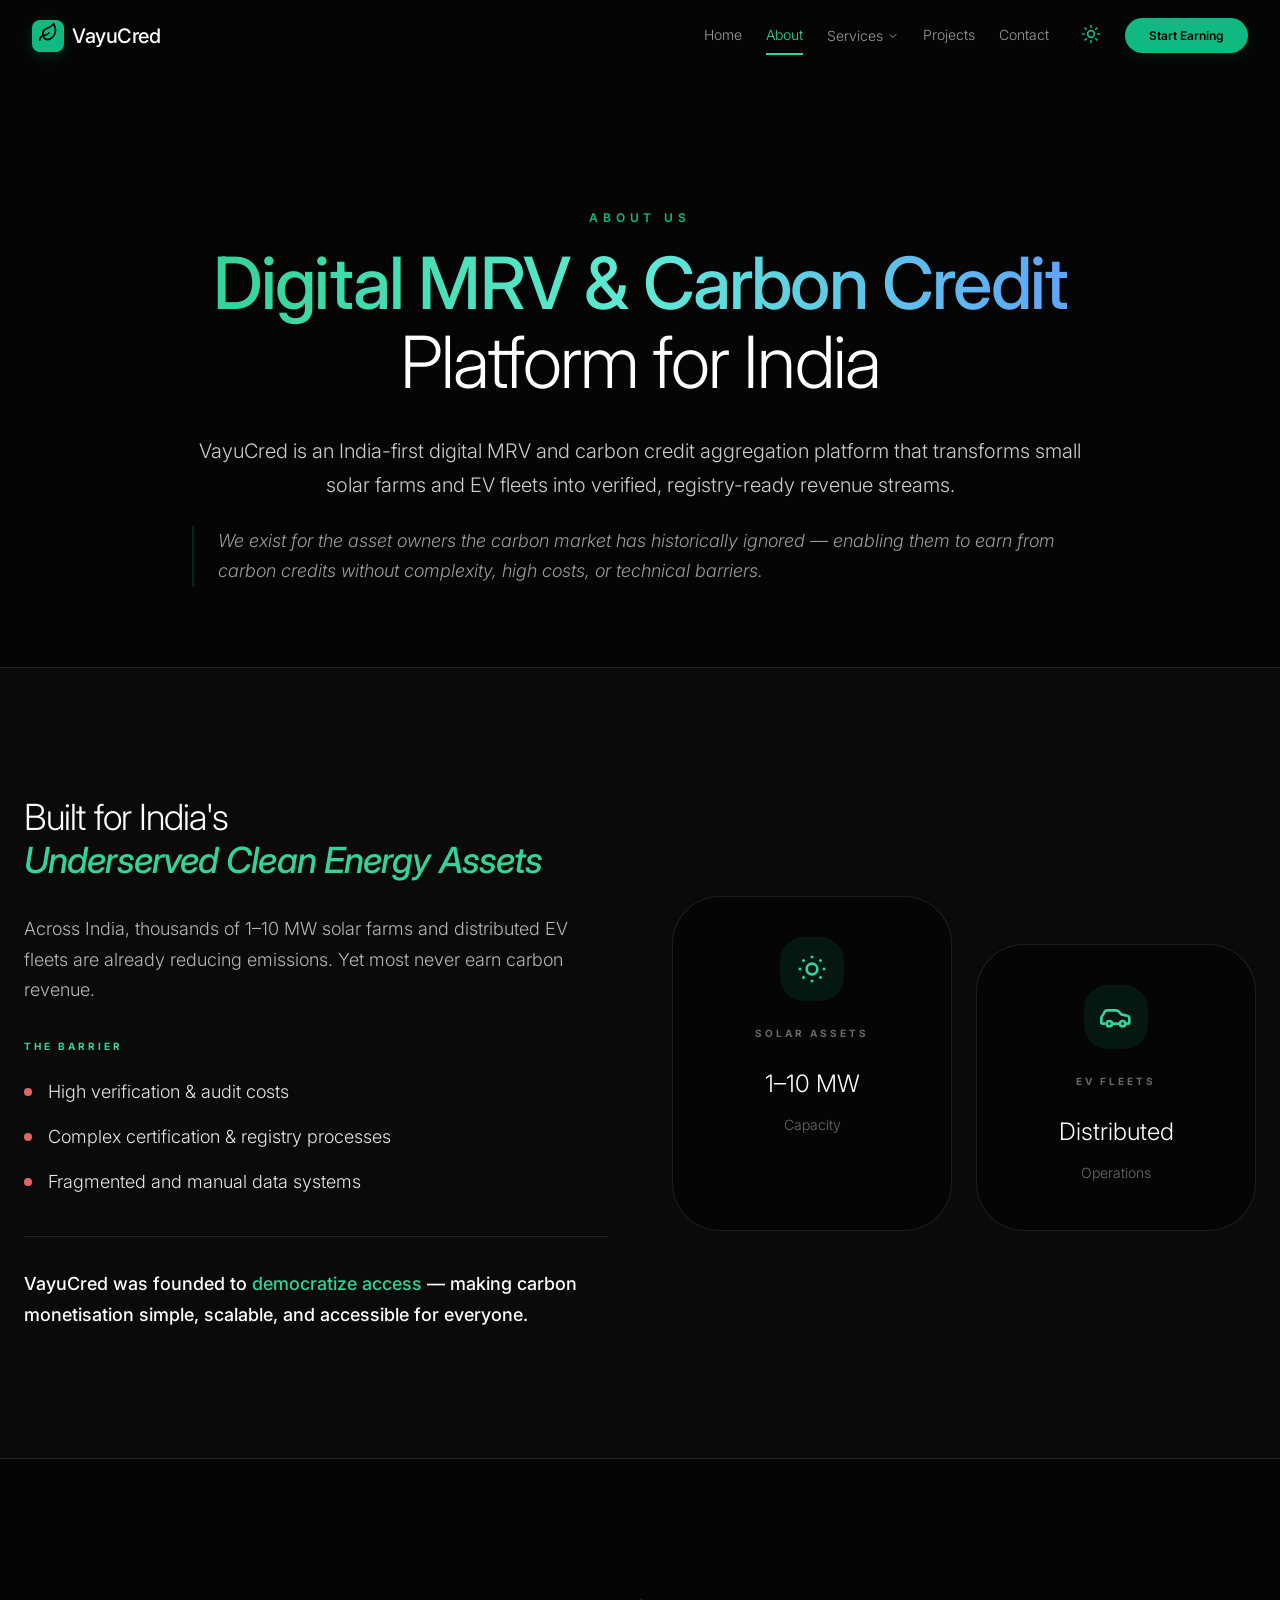
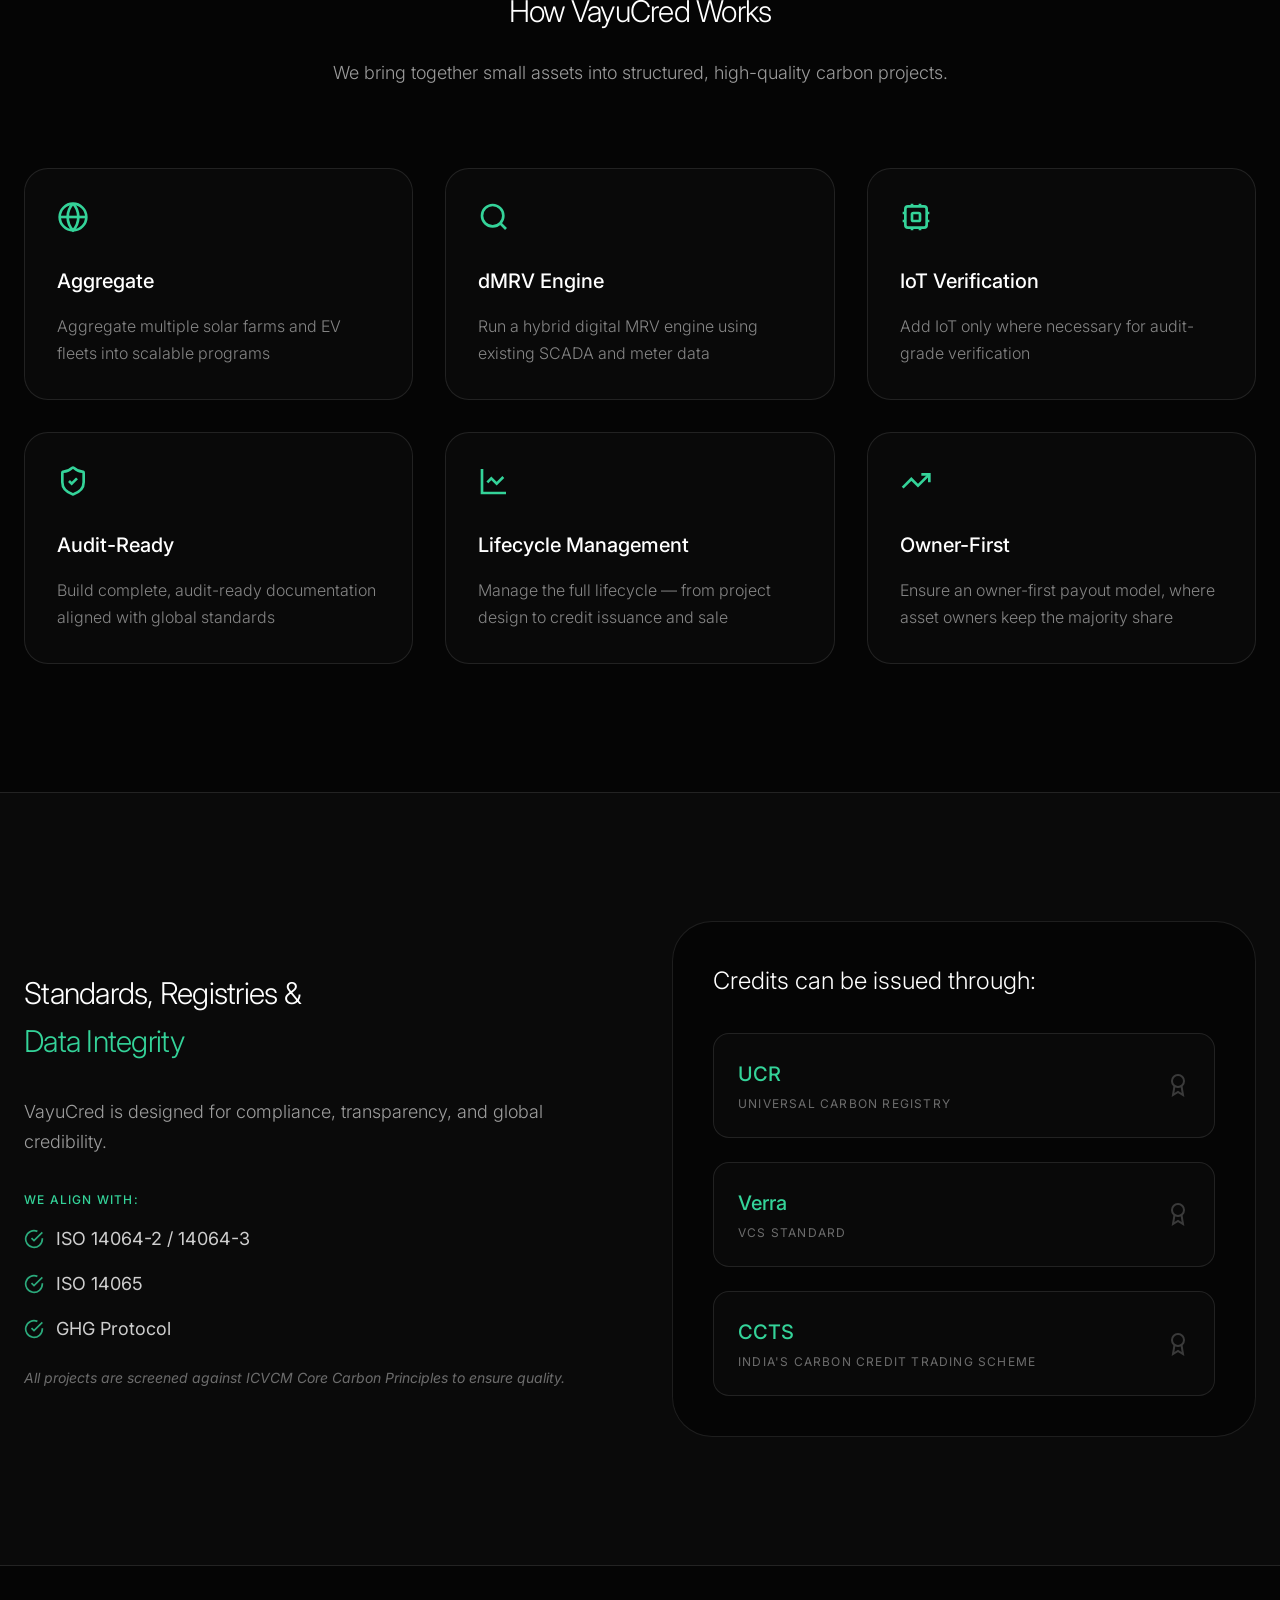
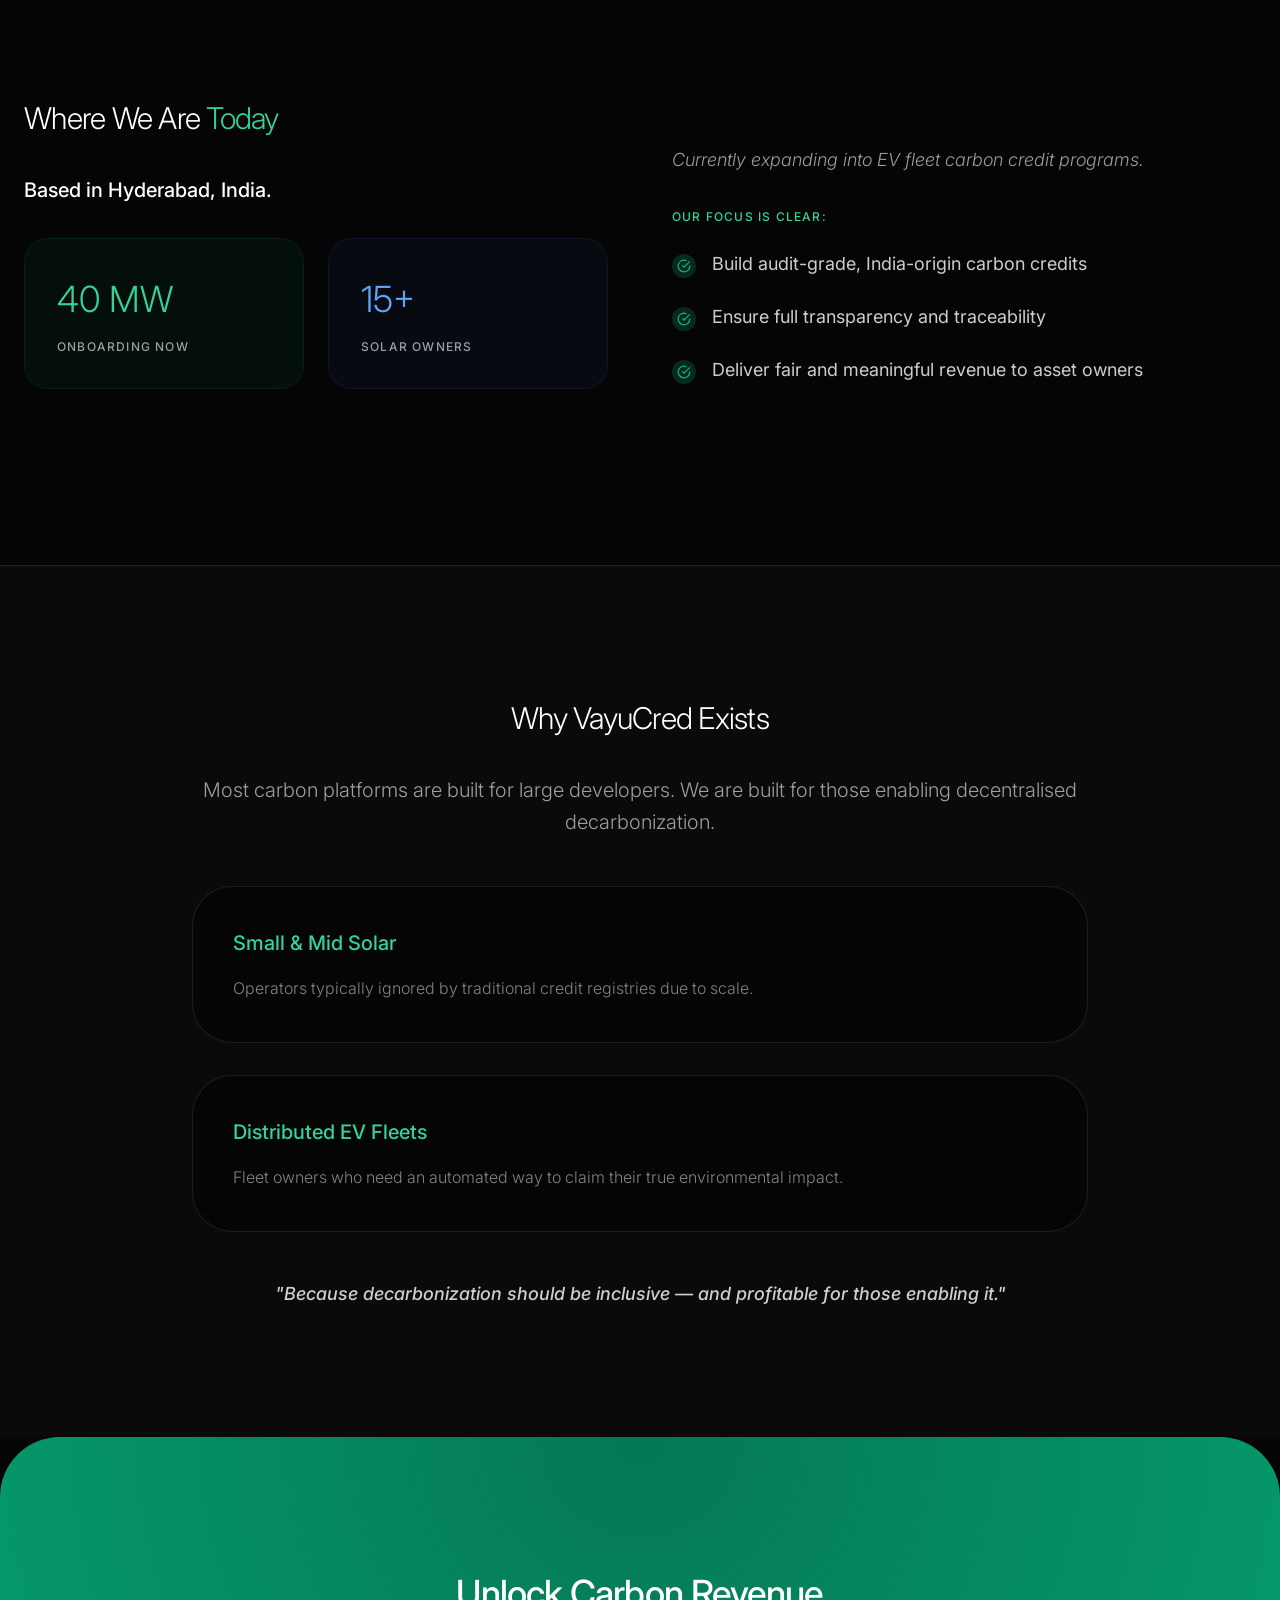
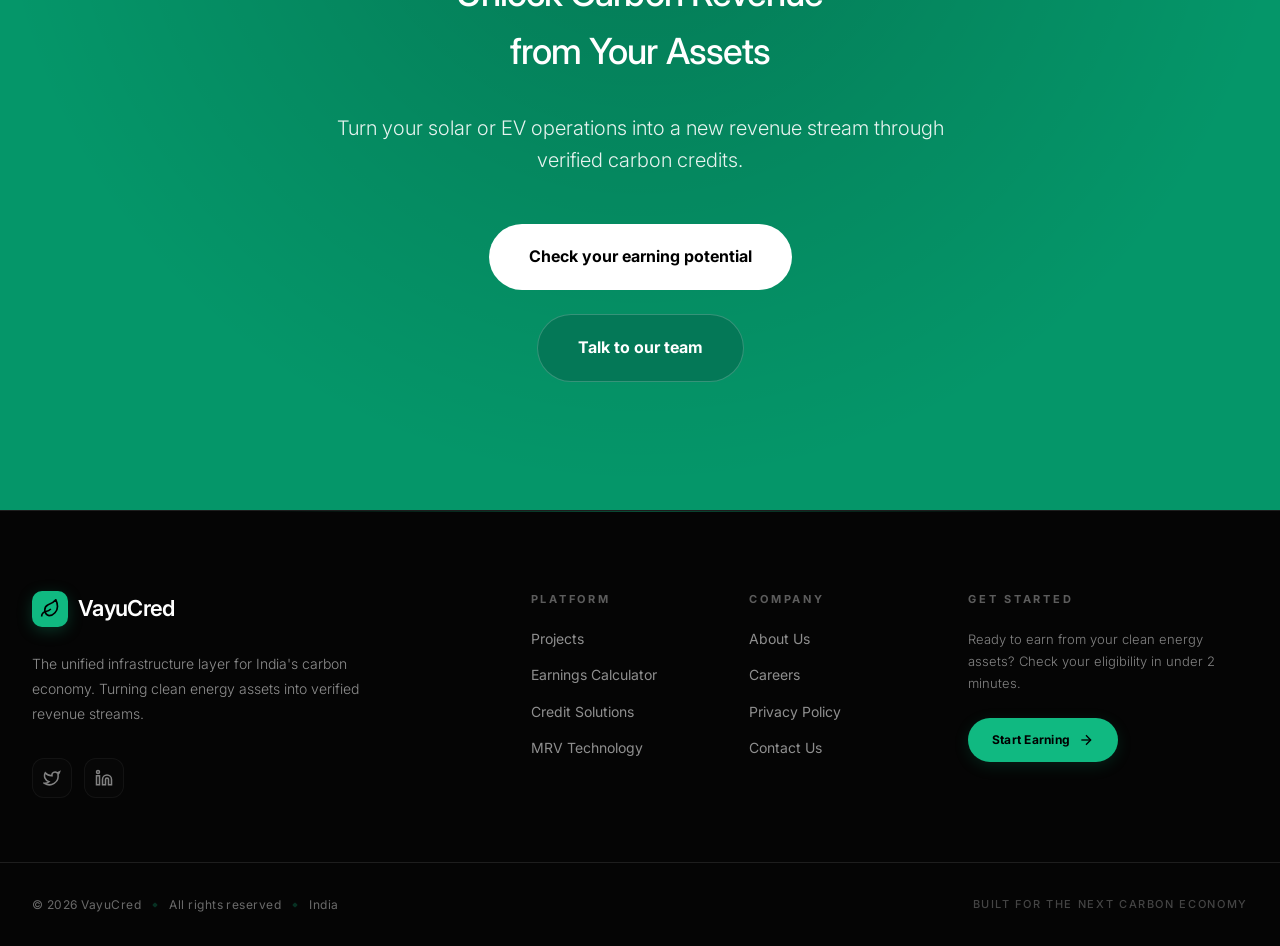
==== commit 8ee649d6: "Url changes" ====
--- a/about.html
+++ b/about.html
@@ -5,8 +5,744 @@
   <meta name="viewport" content="width=device-width, initial-scale=1.0">
   <title>About – VayuCred | Digital MRV & Carbon Credit Platform</title>
   <meta name="description" content="VayuCred transforms small solar farms and EV fleets into verified carbon credit revenue streams.">
-  <link rel="stylesheet" href="css/global.css">
-  <link rel="stylesheet" href="css/about.css">
+  <style>
+  /* ===== Google Fonts ===== */
+  @import url('https://fonts.googleapis.com/css2?family=Inter:wght@100;200;300;400;500;600;700;800;900&display=swap');
+
+  /* ===== CSS Custom Properties (Design Tokens) ===== */
+  :root {
+    --bg-primary: #050505;
+    --text-primary: #ffffff;
+    --text-muted: rgba(255, 255, 255, 0.4);
+    --border-color: rgba(255, 255, 255, 0.1);
+    --card-bg: rgba(255, 255, 255, 0.02);
+    --emerald-300: #6ee7b7;
+    --emerald-400: #34d399;
+    --emerald-500: #10b981;
+    --emerald-600: #059669;
+    --emerald-700: #047857;
+    --teal-300: #5eead4;
+    --blue-400: #60a5fa;
+    --blue-500: #3b82f6;
+    --blue-600: #2563eb;
+    --red-400: #f87171;
+    --red-500: #ef4444;
+    --amber-400: #fbbf24;
+    --font-sans: "Inter", ui-sans-serif, system-ui, -apple-system, sans-serif;
+  }
+
+  html.light {
+    --bg-primary: #ffffff;
+    --text-primary: #050505;
+    --text-muted: rgba(0, 0, 0, 0.5);
+    --border-color: rgba(0, 0, 0, 0.12);
+    --card-bg: rgba(0, 0, 0, 0.03);
+    --shadow-color: rgba(0, 0, 0, 0.08);
+  }
+
+  /* ===== Light Mode Global Overrides ===== */
+  /* Boost muted text contrast on light backgrounds */
+  html.light .hero-desc,
+  html.light .hero-note,
+  html.light .section-subtitle,
+  html.light .footer-brand p,
+  html.light .footer-link,
+  html.light .contact-desc,
+  html.light .apply-hero p { opacity: 0.7 !important; }
+
+  html.light .section-label,
+  html.light .footer-heading,
+  html.light .form-label,
+  html.light .contact-label,
+  html.light .field label { opacity: 0.6 !important; }
+
+  /* Ensure SVG icons using currentColor are visible */
+  html.light svg[stroke="currentColor"] { color: var(--text-primary); }
+
+  /* Cards get subtle shadow in light mode for depth */
+  html.light .card,
+  html.light .step-card,
+  html.light .value-card,
+  html.light .calc-wrap,
+  html.light .revenue-card,
+  html.light .step-box,
+  html.light .faq-item,
+  html.light .about-stat-card,
+  html.light .about-how-card,
+  html.light .registry-item,
+  html.light .contact-form-card {
+    box-shadow: 0 2px 16px var(--shadow-color);
+  }
+
+  html.light .card:hover,
+  html.light .step-card:hover,
+  html.light .step-box:hover { box-shadow: 0 8px 32px rgba(0,0,0,0.1); }
+
+  /* Nav CTA stays dark on light bg */
+  html.light .nav-cta { background: var(--emerald-600); color: #fff; }
+  html.light .nav-cta:hover { background: var(--emerald-500); }
+
+  /* Mobile drawer light */
+  html.light .mobile-drawer { box-shadow: 20px 0 60px -15px rgba(0,0,0,0.1); }
+  html.light .mobile-cta { color: #fff; }
+
+  /* Social links in light mode */
+  html.light .social-link { opacity: 0.7; }
+  html.light .social-link:hover { opacity: 1; }
+
+  /* Scroll to top button */
+  html.light .scroll-top-btn { box-shadow: 0 4px 16px rgba(0,0,0,0.1); }
+  html.light .scroll-top-btn:hover { color: #fff; }
+
+  /* Badge text more visible */
+  html.light .badge-default { opacity: 0.7; }
+
+  /* Form inputs */
+  html.light .form-input,
+  html.light .form-input-sm,
+  html.light .form-textarea { background: rgba(0,0,0,0.02); border-color: rgba(0,0,0,0.15); }
+  html.light .form-input:focus,
+  html.light .form-textarea:focus { border-color: var(--emerald-500); }
+
+  /* ===== Reset & Base ===== */
+  *, *::before, *::after { box-sizing: border-box; margin: 0; padding: 0; }
+
+  html { scroll-behavior: smooth; }
+  [id] { scroll-margin-top: 120px; }
+
+  body {
+    font-family: var(--font-sans);
+    background: var(--bg-primary);
+    color: var(--text-primary);
+    -webkit-font-smoothing: antialiased;
+    -moz-osx-font-smoothing: grayscale;
+    transition: background-color 0.3s, color 0.3s;
+    line-height: 1.6;
+  }
+
+  a { color: inherit; text-decoration: none; }
+  img { max-width: 100%; display: block; }
+  button { cursor: pointer; font-family: inherit; border: none; background: none; }
+  input, textarea, select { font-family: inherit; }
+  ul, ol { list-style: none; }
+
+  ::selection { background: rgba(16, 185, 129, 0.3); }
+
+  :focus-visible {
+    outline: none;
+    box-shadow: 0 0 0 2px var(--emerald-500), 0 0 0 4px var(--bg-primary);
+  }
+
+  /* ===== Utility Classes ===== */
+  .container { max-width: 1280px; margin: 0 auto; padding: 0 1.5rem; }
+  .container-sm { max-width: 768px; margin: 0 auto; padding: 0 1.5rem; }
+  .container-md { max-width: 1024px; margin: 0 auto; padding: 0 1.5rem; }
+
+  .sr-only {
+    position: absolute; width: 1px; height: 1px; padding: 0; margin: -1px;
+    overflow: hidden; clip: rect(0,0,0,0); white-space: nowrap; border: 0;
+  }
+
+  .text-gradient {
+    background: linear-gradient(to right, var(--emerald-400), var(--teal-300), var(--blue-400));
+    -webkit-background-clip: text; background-clip: text; color: transparent;
+  }
+
+  .bg-vayu { background: var(--bg-primary); }
+  .text-vayu { color: var(--text-primary); }
+  .bg-card { background: var(--card-bg); }
+  .border-vayu { border-color: var(--border-color); }
+  .text-emerald { color: var(--emerald-400); }
+
+  /* ===== Navigation ===== */
+  .nav {
+    position: fixed; top: 0; left: 0; width: 100%; z-index: 50;
+    padding: 1rem 2rem; display: flex; justify-content: space-between; align-items: center;
+    transition: all 0.3s; border-bottom: 1px solid transparent;
+  }
+  .nav.scrolled {
+    background: rgba(5,5,5,0.8); backdrop-filter: blur(20px);
+    border-bottom-color: var(--border-color);
+    box-shadow: 0 4px 30px rgba(0,0,0,0.3);
+  }
+  html.light .nav.scrolled { background: rgba(255,255,255,0.9); box-shadow: 0 2px 20px rgba(0,0,0,0.08); }
+
+  .nav-logo { display: flex; align-items: center; gap: 0.5rem; font-size: 1.25rem; font-weight: 500; letter-spacing: -0.025em; }
+  .nav-logo-icon {
+    width: 2rem; height: 2rem; border-radius: 0.5rem; background: var(--emerald-500);
+    display: flex; align-items: center; justify-content: center;
+    transition: transform 0.3s; box-shadow: 0 4px 15px rgba(16,185,129,0.2);
+  }
+  .nav-logo:hover .nav-logo-icon { transform: rotate(12deg); }
+  .nav-logo:hover span { color: var(--emerald-400); }
+  .nav-logo span { transition: color 0.3s; }
+
+  .nav-links { display: none; gap: 1.5rem; font-size: 0.875rem; font-weight: 300; align-items: center; }
+  @media (min-width: 768px) { .nav-links { display: flex; } }
+
+  .nav-link {
+    opacity: 0.6; transition: all 0.3s; padding: 0.5rem 0; position: relative;
+    display: flex; align-items: center; gap: 0.25rem; background: none; border: none;
+    color: var(--text-primary); font-size: 0.875rem; font-weight: 300;
+  }
+  .nav-link:hover, .nav-link.active { opacity: 1; }
+  .nav-link.active::after {
+    content: ''; position: absolute; bottom: 0; left: 0; width: 100%;
+    height: 2px; background: var(--emerald-400);
+  }
+  .nav-link.active { color: var(--emerald-400); }
+
+  .nav-dropdown { position: relative; }
+  .nav-dropdown-menu {
+    position: absolute; top: 100%; left: 0; padding-top: 0.5rem;
+    opacity: 0; visibility: hidden; transform: translateY(10px);
+    transition: all 0.2s;
+  }
+  .nav-dropdown:hover .nav-dropdown-menu,
+  .nav-dropdown:focus-within .nav-dropdown-menu {
+    opacity: 1; visibility: visible; transform: translateY(0);
+  }
+  .nav-dropdown-inner {
+    background: rgba(5,5,5,0.9); backdrop-filter: blur(20px);
+    border: 1px solid var(--border-color); border-radius: 1rem;
+    padding: 0.5rem; min-width: 200px; box-shadow: 0 20px 50px rgba(0,0,0,0.5);
+  }
+  html.light .nav-dropdown-inner { background: rgba(255,255,255,0.95); box-shadow: 0 10px 40px rgba(0,0,0,0.12); }
+  .nav-dropdown-item {
+    display: block; width: 100%; text-align: left; padding: 0.625rem 1rem;
+    font-size: 0.8125rem; font-weight: 300; opacity: 0.6; border-radius: 0.75rem;
+    transition: all 0.2s; color: var(--text-primary);
+  }
+  .nav-dropdown-item:hover { opacity: 1; color: var(--emerald-400); background: var(--card-bg); }
+
+  .nav-cta {
+    display: none; padding: 0.5rem 1.5rem; background: var(--emerald-500);
+    color: #000; border-radius: 9999px; font-weight: 600; font-size: 0.75rem;
+    transition: all 0.3s; box-shadow: 0 4px 15px rgba(16,185,129,0.1);
+  }
+  @media (min-width: 768px) { .nav-cta { display: block; } }
+  .nav-cta:hover { background: var(--emerald-400); }
+  .nav-cta:active { transform: scale(0.95); }
+
+  .nav-actions { display: flex; align-items: center; gap: 1rem; margin-left: auto; }
+
+  .theme-toggle {
+    padding: 0.5rem; border-radius: 9999px; transition: all 0.3s;
+    color: var(--emerald-500); background: none; border: none;
+  }
+  .theme-toggle:hover { background: var(--card-bg); }
+
+  .menu-toggle { display: block; padding: 0.5rem; border-radius: 9999px; transition: all 0.3s; }
+  @media (min-width: 768px) { .menu-toggle { display: none; } }
+  .menu-toggle:hover { background: var(--card-bg); }
+
+  /* ===== Mobile Menu ===== */
+  .mobile-overlay {
+    position: fixed; inset: 0; background: rgba(5,5,5,0.8); backdrop-filter: blur(4px);
+    z-index: 100; opacity: 0; visibility: hidden; transition: all 0.3s;
+  }
+  .mobile-overlay.open { opacity: 1; visibility: visible; }
+  html.light .mobile-overlay { background: rgba(0,0,0,0.3); }
+
+  .mobile-drawer {
+    position: fixed; top: 0; left: 0; height: 100%; width: 85%; max-width: 320px;
+    background: var(--bg-primary); border-right: 1px solid var(--border-color);
+    z-index: 101; display: flex; flex-direction: column;
+    box-shadow: 20px 0 60px -15px rgba(0,0,0,0.5);
+    transform: translateX(-100%); transition: transform 0.35s cubic-bezier(0.16,1,0.3,1);
+  }
+  .mobile-drawer.open { transform: translateX(0); }
+  @media (min-width: 768px) { .mobile-drawer { display: none; } .mobile-overlay { display: none; } }
+
+  .mobile-drawer-header {
+    padding: 1.5rem; display: flex; justify-content: space-between; align-items: center;
+    border-bottom: 1px solid var(--border-color);
+  }
+  .mobile-drawer-content { flex: 1; overflow-y: auto; padding: 1.5rem 1rem; }
+  .mobile-menu-item {
+    display: flex; align-items: center; gap: 0.875rem; padding: 0.875rem;
+    border-radius: 1rem; transition: all 0.2s; width: 100%; color: var(--text-primary);
+    font-weight: 500; font-size: 0.9375rem; letter-spacing: -0.01em;
+  }
+  .mobile-menu-item:hover { background: var(--card-bg); }
+  .mobile-menu-item svg { width: 1.25rem; height: 1.25rem; opacity: 0.4; }
+  .mobile-menu-item:hover svg { opacity: 1; color: var(--emerald-400); }
+  .mobile-menu-item span { opacity: 0.7; }
+  .mobile-menu-item:hover span { opacity: 1; }
+
+  .mobile-submenu-toggle {
+    display: flex; align-items: center; justify-content: space-between;
+    width: 100%; padding: 0.875rem; border-radius: 1rem; transition: all 0.2s;
+    color: var(--text-primary);
+  }
+  .mobile-submenu-toggle.expanded { background: rgba(16,185,129,0.1); color: var(--emerald-400); }
+
+  .mobile-submenu {
+    max-height: 0; overflow: hidden; transition: max-height 0.3s ease;
+    margin-left: 0.5rem;
+  }
+  .mobile-submenu.expanded { max-height: 500px; }
+  .mobile-submenu-inner {
+    background: var(--card-bg); border: 1px solid var(--border-color);
+    border-radius: 1rem; padding: 0.5rem; margin-top: 0.5rem;
+  }
+  .mobile-submenu-link {
+    display: block; padding: 0.625rem 1rem; font-size: 0.8125rem; font-weight: 300;
+    opacity: 0.5; border-radius: 0.75rem; transition: all 0.2s; color: var(--text-primary);
+  }
+  .mobile-submenu-link:hover { opacity: 1; color: var(--emerald-400); background: rgba(16,185,129,0.05); }
+
+  .mobile-drawer-footer {
+    padding: 1.5rem; border-top: 1px solid var(--border-color);
+  }
+  .mobile-cta {
+    display: flex; align-items: center; justify-content: center; width: 100%;
+    padding: 1rem; background: var(--emerald-500); color: #000; border-radius: 1rem;
+    font-weight: 600; font-size: 0.875rem; transition: all 0.3s;
+    box-shadow: 0 4px 15px rgba(16,185,129,0.1);
+  }
+  .mobile-cta:hover { background: var(--emerald-400); }
+
+  /* ===== Footer ===== */
+  .footer {
+    padding: 0; border-top: 1px solid var(--border-color);
+    background: var(--bg-primary); position: relative; overflow: hidden;
+  }
+
+  /* Subtle gradient glow behind footer for depth */
+  .footer::before {
+    content: ''; position: absolute; top: 0; left: 50%; transform: translateX(-50%);
+    width: 60%; height: 1px;
+    background: linear-gradient(to right, transparent, var(--emerald-500), transparent);
+    opacity: 0.4;
+  }
+
+  /* --- Top Section: Main Grid --- */
+  .footer-main {
+    max-width: 1280px; margin: 0 auto; padding: 5rem 2rem 4rem;
+    display: grid; grid-template-columns: 1fr; gap: 3rem;
+  }
+  @media (min-width: 768px) {
+    .footer-main { grid-template-columns: 2.5fr 1fr 1fr 1.5fr; gap: 2rem; }
+  }
+
+  /* Brand Column */
+  .footer-brand {}
+  .footer-brand-logo {
+    display: flex; align-items: center; gap: 0.625rem;
+    margin-bottom: 1.5rem;
+  }
+  .footer-brand-icon {
+    width: 2.25rem; height: 2.25rem; border-radius: 0.625rem;
+    background: var(--emerald-500); display: flex; align-items: center; justify-content: center;
+    box-shadow: 0 4px 15px rgba(16,185,129,0.25); transition: transform 0.3s;
+  }
+  .footer-brand-logo:hover .footer-brand-icon { transform: rotate(12deg); }
+  .footer-brand-icon svg { width: 1.25rem; height: 1.25rem; color: #000; }
+
+  .footer-brand-name {
+    font-size: 1.375rem; font-weight: 600; letter-spacing: -0.03em;
+    color: var(--text-primary);
+  }
+
+  .footer-brand-desc {
+    font-size: 0.875rem; font-weight: 300; line-height: 1.8;
+    opacity: 0.55; max-width: 22rem; margin-bottom: 2rem;
+  }
+  html.light .footer-brand-desc { opacity: 0.65; }
+
+  /* Social Icons Row */
+  .footer-socials {
+    display: flex; align-items: center; gap: 0.75rem;
+  }
+  .footer-social-link {
+    width: 2.5rem; height: 2.5rem; border-radius: 0.75rem;
+    display: flex; align-items: center; justify-content: center;
+    background: var(--card-bg); border: 1px solid var(--border-color);
+    color: var(--text-primary); opacity: 0.5;
+    transition: all 0.3s cubic-bezier(0.34,1.56,0.64,1);
+  }
+  .footer-social-link:hover {
+    opacity: 1; transform: translateY(-3px) scale(1.05);
+    box-shadow: 0 8px 24px rgba(16,185,129,0.2);
+  }
+
+  /* Twitter/X icon hover — VayuCred teal */
+  .footer-social-link[aria-label="Twitter"]:hover,
+  .footer-social-link[aria-label="X"]:hover {
+    background: rgba(16,185,129,0.12); border-color: var(--emerald-400);
+    color: var(--emerald-400);
+  }
+
+  /* LinkedIn icon hover — VayuCred blue accent */
+  .footer-social-link[aria-label="LinkedIn"]:hover {
+    background: rgba(96,165,250,0.12); border-color: var(--blue-400);
+    color: var(--blue-400);
+  }
+
+  .footer-social-link svg { width: 1.125rem; height: 1.125rem; }
+
+  /* Light mode social adjustments */
+  html.light .footer-social-link {
+    opacity: 0.6; box-shadow: 0 1px 4px rgba(0,0,0,0.06);
+  }
+  html.light .footer-social-link:hover { opacity: 1; }
+
+  /* Link Columns */
+  .footer-col {}
+  .footer-heading {
+    font-size: 0.6875rem; text-transform: uppercase; letter-spacing: 0.25em;
+    font-weight: 700; margin-bottom: 1.25rem; opacity: 0.35;
+    color: var(--text-primary);
+  }
+  html.light .footer-heading { opacity: 0.5; }
+
+  .footer-links { display: flex; flex-direction: column; gap: 0.875rem; }
+  .footer-link {
+    font-size: 0.875rem; font-weight: 400; opacity: 0.55;
+    transition: all 0.25s; position: relative; display: inline-block; width: fit-content;
+    color: var(--text-primary);
+  }
+  .footer-link::after {
+    content: ''; position: absolute; bottom: -2px; left: 0;
+    width: 0; height: 1px; background: var(--emerald-400);
+    transition: width 0.3s cubic-bezier(0.34,1.56,0.64,1);
+  }
+  .footer-link:hover { opacity: 1; color: var(--emerald-400); }
+  .footer-link:hover::after { width: 100%; }
+
+  html.light .footer-link { opacity: 0.65; }
+  html.light .footer-link:hover { opacity: 1; }
+
+  /* Newsletter / CTA Column */
+  .footer-cta-col {}
+  .footer-cta-title {
+    font-size: 0.6875rem; text-transform: uppercase; letter-spacing: 0.25em;
+    font-weight: 700; margin-bottom: 1.25rem; opacity: 0.35;
+    color: var(--text-primary);
+  }
+  html.light .footer-cta-title { opacity: 0.5; }
+
+  .footer-cta-text {
+    font-size: 0.8125rem; font-weight: 300; opacity: 0.5;
+    line-height: 1.7; margin-bottom: 1.5rem;
+  }
+  html.light .footer-cta-text { opacity: 0.6; }
+
+  .footer-cta-btn {
+    display: inline-flex; align-items: center; gap: 0.5rem;
+    padding: 0.75rem 1.5rem; border-radius: 9999px;
+    background: var(--emerald-500); color: #000;
+    font-weight: 700; font-size: 0.75rem; letter-spacing: 0.02em;
+    transition: all 0.3s; border: none;
+    box-shadow: 0 4px 15px rgba(16,185,129,0.15);
+  }
+  .footer-cta-btn:hover {
+    background: var(--emerald-400);
+    box-shadow: 0 8px 25px rgba(16,185,129,0.25);
+    transform: translateY(-1px);
+  }
+  .footer-cta-btn:active { transform: scale(0.97) translateY(0); }
+  .footer-cta-btn svg { width: 1rem; height: 1rem; }
+
+  html.light .footer-cta-btn { color: #fff; background: var(--emerald-600); }
+  html.light .footer-cta-btn:hover { background: var(--emerald-500); }
+
+  /* --- Bottom Bar: Copyright --- */
+  .footer-bottom-bar {
+    max-width: 1280px; margin: 0 auto;
+    padding: 2rem 2rem; border-top: 1px solid var(--border-color);
+    display: flex; flex-direction: column; gap: 1rem;
+    align-items: center; justify-content: space-between;
+  }
+  @media (min-width: 768px) { .footer-bottom-bar { flex-direction: row; } }
+
+  .footer-copyright {
+    display: flex; align-items: center; gap: 0.75rem;
+    font-size: 0.75rem; font-weight: 400; letter-spacing: 0.04em;
+    opacity: 0.4; color: var(--text-primary);
+  }
+  html.light .footer-copyright { opacity: 0.5; }
+
+  /* Decorative diamond separator between copyright items */
+  .footer-dot {
+    width: 4px; height: 4px; border-radius: 1px; transform: rotate(45deg);
+    background: var(--emerald-500); opacity: 0.6; flex-shrink: 0;
+  }
+
+  .footer-tagline {
+    font-size: 0.6875rem; font-weight: 500; letter-spacing: 0.15em;
+    text-transform: uppercase; opacity: 0.25; color: var(--text-primary);
+  }
+  html.light .footer-tagline { opacity: 0.35; }
+
+  /* ===== Scroll to Top ===== */
+  .scroll-top-btn {
+    position: fixed; bottom: 2rem; right: 2rem; z-index: 40;
+    width: 3rem; height: 3rem; border-radius: 9999px;
+    background: var(--card-bg); border: 1px solid var(--border-color);
+    backdrop-filter: blur(12px); display: flex; align-items: center; justify-content: center;
+    opacity: 0; visibility: hidden; transform: translateY(20px);
+    transition: all 0.3s; color: var(--emerald-400);
+    box-shadow: 0 8px 32px rgba(0,0,0,0.2);
+  }
+  .scroll-top-btn.visible { opacity: 1; visibility: visible; transform: translateY(0); }
+  .scroll-top-btn:hover {
+    background: var(--emerald-500); color: #000;
+    box-shadow: 0 8px 32px rgba(16,185,129,0.3);
+  }
+
+  /* ===== Common Components ===== */
+  .section { padding: 8rem 1.5rem; }
+  .section-border { border-top: 1px solid var(--border-color); }
+
+  .badge {
+    display: inline-block; padding: 0.375rem 1rem; border-radius: 9999px;
+    font-size: 0.625rem; text-transform: uppercase; letter-spacing: 0.25em; font-weight: 700;
+  }
+  .badge-emerald { background: rgba(16,185,129,0.1); border: 1px solid rgba(16,185,129,0.3); color: var(--emerald-400); }
+  .badge-default { background: var(--card-bg); border: 1px solid var(--border-color); color: var(--text-primary); opacity: 0.5; }
+
+  .btn {
+    display: inline-flex; align-items: center; justify-content: center; gap: 0.5rem;
+    padding: 1.25rem 2.5rem; border-radius: 9999px; font-weight: 700;
+    font-size: 0.875rem; transition: all 0.3s; border: none;
+  }
+  .btn:active { transform: scale(0.95); }
+
+  .btn-primary { background: var(--emerald-500); color: #000; }
+  .btn-primary:hover { background: var(--emerald-400); }
+
+  .btn-secondary {
+    background: var(--card-bg); color: var(--text-primary);
+    border: 1px solid var(--border-color); backdrop-filter: blur(12px);
+  }
+  .btn-secondary:hover { opacity: 0.8; }
+
+  .btn-outline {
+    background: transparent; color: var(--emerald-400);
+    border: 1px solid rgba(16,185,129,0.2); background: rgba(16,185,129,0.05);
+  }
+  .btn-outline:hover { background: rgba(16,185,129,0.1); }
+
+  .btn-sm { padding: 0.75rem 1.5rem; font-size: 0.75rem; }
+  .btn-lg { padding: 1.25rem 2.5rem; font-size: 1rem; }
+  .btn-block { width: 100%; }
+
+  .card {
+    padding: 2rem; border-radius: 1.5rem;
+    background: var(--card-bg); border: 1px solid var(--border-color);
+    transition: all 0.3s;
+  }
+  .card-lg { padding: 2.5rem; border-radius: 3rem; }
+  .card:hover { border-color: rgba(16,185,129,0.2); }
+
+  .section-label {
+    font-size: 0.75rem; text-transform: uppercase; letter-spacing: 0.4em;
+    color: var(--emerald-500); font-weight: 600; margin-bottom: 1rem; display: block;
+  }
+  .section-title {
+    font-size: 2.25rem; font-weight: 300; letter-spacing: -0.025em; line-height: 1.2;
+  }
+  @media (min-width: 768px) { .section-title { font-size: 3.75rem; } }
+
+  .section-subtitle {
+    font-size: 1.125rem; font-weight: 300; opacity: 0.6; line-height: 1.7;
+  }
+  @media (min-width: 768px) { .section-subtitle { font-size: 1.5rem; } }
+
+  /* Input styles */
+  .form-label {
+    display: block; font-size: 0.75rem; text-transform: uppercase;
+    letter-spacing: 0.1em; opacity: 0.4; margin-bottom: 1rem;
+  }
+  .form-input {
+    width: 100%; background: var(--card-bg); border: 1px solid var(--border-color);
+    border-radius: 1rem; padding: 1rem 1.5rem; font-size: 1.5rem; font-weight: 300;
+    color: var(--text-primary); transition: all 0.3s;
+  }
+  .form-input:focus { outline: none; border-color: rgba(16,185,129,0.5); }
+  .form-input::placeholder { color: var(--text-muted); }
+
+  .form-input-sm {
+    width: 100%;
+    background: var(--card-bg);
+    border: 1px solid var(--border-color);
+    border-radius: 1rem;
+    padding: 1rem 1.5rem;
+    font-size: 1rem;
+    font-weight: 300;
+    color: var(--text-primary);
+    transition: all 0.3s;
+  }
+  .form-input-sm:focus { outline: none; border-color: rgba(16,185,129,0.5); }
+  .form-input-sm::placeholder { color: var(--text-muted); }
+
+  .form-textarea {
+    width: 100%; background: var(--card-bg); border: 1px solid var(--border-color);
+    border-radius: 1rem; padding: 1rem 1.5rem; font-weight: 300;
+    color: var(--text-primary); transition: all 0.3s; resize: none;
+  }
+  .form-textarea:focus { outline: none; border-color: rgba(16,185,129,0.5); }
+
+  .form-error { border-color: rgba(239,68,68,0.5) !important; background: rgba(239,68,68,0.05) !important; }
+  .form-success { border-color: rgba(16,185,129,0.5) !important; background: rgba(16,185,129,0.05) !important; }
+  .error-text { font-size: 0.625rem; color: var(--red-400); font-weight: 500; }
+
+  /* ===== Animations ===== */
+  @keyframes fadeInUp {
+    from { opacity: 0; transform: translateY(20px); }
+    to { opacity: 1; transform: translateY(0); }
+  }
+  @keyframes fadeIn {
+    from { opacity: 0; }
+    to { opacity: 1; }
+  }
+  @keyframes pulse-glow {
+    0%, 100% { opacity: 0.2; transform: scale(1); }
+    50% { opacity: 0.4; transform: scale(1.1); }
+  }
+  @keyframes float {
+    0%, 100% { transform: translateY(0); }
+    50% { transform: translateY(-4px); }
+  }
+  @keyframes shimmer {
+    0% { transform: translateX(-100%); }
+    100% { transform: translateX(200%); }
+  }
+  @keyframes breathe {
+    0%, 100% { opacity: 0.96; transform: scale(1); }
+    50% { opacity: 1; transform: scale(1.04); }
+  }
+
+  .animate-fade-in-up { animation: fadeInUp 0.8s cubic-bezier(0.21,0.47,0.32,0.98) forwards; }
+  .animate-fade-in { animation: fadeIn 0.8s ease forwards; }
+  .animate-float { animation: float 3s ease-in-out infinite; }
+  .animate-pulse-glow { animation: pulse-glow 8s ease-in-out infinite; }
+  .animate-breathe { animation: breathe 5s ease-in-out infinite; }
+  .animate-shimmer { animation: shimmer 6s linear infinite; }
+
+  .delay-100 { animation-delay: 0.1s; }
+  .delay-200 { animation-delay: 0.2s; }
+  .delay-300 { animation-delay: 0.3s; }
+  .delay-400 { animation-delay: 0.4s; }
+  .delay-500 { animation-delay: 0.5s; }
+
+  /* Intersection Observer fade-in */
+  .reveal { opacity: 0; transform: translateY(20px); transition: opacity 0.8s cubic-bezier(0.21,0.47,0.32,0.98), transform 0.8s cubic-bezier(0.21,0.47,0.32,0.98); }
+  .reveal.visible { opacity: 1; transform: translateY(0); }
+
+  /* Responsive Grid Helpers */
+  .grid-1 { display: grid; grid-template-columns: 1fr; gap: 2rem; }
+  .grid-2 { display: grid; grid-template-columns: 1fr; gap: 2rem; }
+  .grid-3 { display: grid; grid-template-columns: 1fr; gap: 2rem; }
+  .grid-4 { display: grid; grid-template-columns: 1fr; gap: 2rem; }
+  .grid-5 { display: grid; grid-template-columns: 1fr; gap: 1rem; }
+
+  @media (min-width: 768px) {
+    .grid-2 { grid-template-columns: repeat(2, 1fr); }
+    .grid-3 { grid-template-columns: repeat(3, 1fr); }
+    .grid-4 { grid-template-columns: repeat(4, 1fr); }
+    .grid-5 { grid-template-columns: repeat(5, 1fr); }
+  }
+
+  /* ===== SVG Icons (Lucide inline) ===== */
+  .icon { width: 1.25rem; height: 1.25rem; display: inline-block; vertical-align: middle; }
+  .icon-sm { width: 1rem; height: 1rem; }
+  .icon-lg { width: 1.5rem; height: 1.5rem; }
+  .icon-xl { width: 2rem; height: 2rem; }
+  .icon-2xl { width: 2.5rem; height: 2.5rem; }
+
+  /* Social link styles */
+  .social-link {
+    padding: 1rem; border-radius: 1rem; background: var(--card-bg);
+    border: 1px solid var(--border-color); opacity: 0.5; transition: all 0.3s;
+    display: flex; align-items: center; justify-content: center; color: var(--text-primary);
+  }
+  .social-link:hover {
+    opacity: 1; color: var(--emerald-400); border-color: rgba(16,185,129,0.3);
+    box-shadow: 0 0 20px rgba(16,185,129,0.1);
+  }
+  </style>
+  <style>
+  /* About page styles */
+  .about-title { font-size: 2.25rem; font-weight: 300; letter-spacing: -0.025em; line-height: 1.1; margin-bottom: 2rem; }
+  @media(min-width:768px) { .about-title { font-size: 4.5rem; } }
+  .about-two-col { display: grid; grid-template-columns: 1fr; gap: 4rem; align-items: center; }
+  @media(min-width:1024px) { .about-two-col { grid-template-columns: 1fr 1fr; } }
+  @media(min-width:768px) { .about-two-col .grid-2 { grid-template-columns: 1fr 1fr; } }
+  .about-stats-grid { display: grid; grid-template-columns: 1fr 1fr; gap: 1.5rem; position: relative; }
+  .about-stat-card { padding: 2.5rem; border-radius: 3rem; background: var(--bg-primary); border: 1px solid var(--border-color); text-align: center; display: flex; flex-direction: column; align-items: center; gap: 1.5rem; transition: transform 0.3s; position: relative; }
+  .about-stat-card:hover { transform: scale(1.02); }
+  .about-stat-icon { width: 4rem; height: 4rem; border-radius: 1.5rem; background: rgba(16,185,129,0.1); display: flex; align-items: center; justify-content: center; }
+  .about-stat-label { font-size: 0.625rem; text-transform: uppercase; letter-spacing: 0.3em; opacity: 0.4; font-weight: 700; }
+  .about-how-card { padding: 2rem; border-radius: 1.5rem; background: var(--card-bg); border: 1px solid var(--border-color); height: 100%; transition: all 0.3s; }
+  .about-how-card:hover { background: rgba(16,185,129,0.05); }
+  .about-how-card svg { width: 2rem; height: 2rem; color: var(--emerald-400); margin-bottom: 1.5rem; }
+  .about-how-card h3 { font-size: 1.25rem; font-weight: 500; margin-bottom: 1rem; }
+  .about-how-card p { opacity: 0.5; font-weight: 300; line-height: 1.7; }
+  .registry-item { display: flex; align-items: center; justify-content: space-between; padding: 1.5rem; border-radius: 1rem; background: var(--card-bg); border: 1px solid var(--border-color); transition: all 0.3s; }
+  .registry-item:hover { border-color: rgba(16,185,129,0.3); }
+  .registry-item .name { font-size: 1.25rem; font-weight: 500; color: var(--emerald-400); }
+  .registry-item .long { font-size: 0.75rem; opacity: 0.4; text-transform: uppercase; letter-spacing: 0.1em; margin-top: 0.25rem; }
+
+  /* Light mode overrides */
+  html.light .about-stat-label { opacity: 0.55; }
+  html.light .about-how-card p { opacity: 0.65; }
+  html.light .registry-item .long { opacity: 0.55; }
+  </style>
+
+  <style id="mobile-performance-overrides">
+  /* Mobile layout stability + faster interactions */
+  @media (max-width: 767px) {
+    .container, .container-sm, .container-md { padding: 0 1rem; }
+    .section { padding: 5rem 1rem; }
+
+    .section-title { font-size: 2rem !important; line-height: 1.2 !important; }
+    .section-subtitle { font-size: 1rem !important; }
+    .hero-title { font-size: 2.25rem !important; line-height: 1.15 !important; }
+    .hero-desc { font-size: 1rem !important; }
+
+    .btn { padding: 0.85rem 1.1rem !important; font-size: 0.875rem !important; }
+    .btn-lg { padding: 0.95rem 1.2rem !important; font-size: 0.9rem !important; }
+    .btn-sm { padding: 0.7rem 0.95rem !important; font-size: 0.78rem !important; }
+    .btn-block { width: 100%; }
+
+    .card, .card-lg, .contact-form-card, .value-card, .revenue-card, .step-box {
+      padding: 1.25rem !important;
+      border-radius: 1.25rem !important;
+    }
+
+    .nav { padding: 0.75rem 1rem !important; }
+    .faq-question { padding: 1rem 1rem !important; font-size: 1rem !important; }
+    .faq-answer-inner { padding: 0 1rem 1rem !important; }
+  }
+
+  /* Faster, less sluggish animation timings */
+  .reveal {
+    transition: opacity 0.45s cubic-bezier(0.21,0.47,0.32,0.98), transform 0.45s cubic-bezier(0.21,0.47,0.32,0.98) !important;
+  }
+
+  .animate-fade-in-up,
+  .animate-fade-in {
+    animation-duration: 0.45s !important;
+  }
+
+  .animate-float { animation-duration: 2.2s !important; }
+  .animate-pulse-glow { animation-duration: 3.2s !important; }
+  .animate-breathe { animation-duration: 2.8s !important; }
+  .animate-shimmer { animation-duration: 2.4s !important; }
+
+  @media (prefers-reduced-motion: reduce) {
+    *, *::before, *::after {
+      animation-duration: 0.01ms !important;
+      animation-iteration-count: 1 !important;
+      transition-duration: 0.01ms !important;
+      scroll-behavior: auto !important;
+    }
+  }
+  </style>
+
 </head>
 <body>
   <div id="nav-placeholder"></div>
@@ -121,15 +857,436 @@
         <h2 style="font-size:2.25rem;font-weight:500;letter-spacing:-0.025em;margin-bottom:2rem;">Unlock Carbon Revenue <br>from Your Assets</h2>
         <p style="font-size:1.25rem;font-weight:300;opacity:0.9;margin-bottom:3rem;max-width:42rem;margin-left:auto;margin-right:auto;">Turn your solar or EV operations into a new revenue stream through verified carbon credits.</p>
         <div style="display:flex;flex-direction:column;align-items:center;justify-content:center;gap:1.5rem;">
-          <a href="index.html#calculator" style="padding:1.25rem 2.5rem;background:#fff;color:#000;border-radius:9999px;font-weight:700;transition:all 0.3s;display:inline-flex;align-items:center;gap:0.5rem;">Check your earning potential</a>
-          <a href="contact.html" style="padding:1.25rem 2.5rem;background:var(--emerald-700);color:#fff;border:1px solid rgba(255,255,255,0.2);border-radius:9999px;font-weight:700;transition:all 0.3s;display:inline-flex;align-items:center;gap:0.5rem;">Talk to our team</a>
+          <a href="/#calculator" style="padding:1.25rem 2.5rem;background:#fff;color:#000;border-radius:9999px;font-weight:700;transition:all 0.3s;display:inline-flex;align-items:center;gap:0.5rem;">Check your earning potential</a>
+          <a href="/contact" style="padding:1.25rem 2.5rem;background:var(--emerald-700);color:#fff;border:1px solid rgba(255,255,255,0.2);border-radius:9999px;font-weight:700;transition:all 0.3s;display:inline-flex;align-items:center;gap:0.5rem;">Talk to our team</a>
         </div>
       </div>
     </section>
   </main>
   <div id="footer-placeholder"></div>
   <div id="scroll-top-placeholder"></div>
-  <script src="js/common.js"></script>
-  <script src="js/about.js"></script>
+  <script>
+  /**
+   * VayuCred - Shared JavaScript
+   * Navigation, Theme, Scroll-to-Top, Intersection Observer
+   */
+
+  // ===== SVG Icon Helpers =====
+  const Icons = {
+    leaf: `<svg xmlns="http://www.w3.org/2000/svg" width="20" height="20" viewBox="0 0 24 24" fill="none" stroke="currentColor" stroke-width="2" stroke-linecap="round" stroke-linejoin="round"><path d="M11 20A7 7 0 0 1 9.8 6.9C15.5 4.9 17 3.5 19 1c1 2 2 4.5 2 8 0 5.5-4.78 11-10 11Z"/><path d="M2 21c0-3 1.85-5.36 5.08-6C9.5 14.52 12 13 13 12"/></svg>`,
+    menu: `<svg xmlns="http://www.w3.org/2000/svg" width="24" height="24" viewBox="0 0 24 24" fill="none" stroke="currentColor" stroke-width="2" stroke-linecap="round" stroke-linejoin="round"><line x1="4" x2="20" y1="12" y2="12"/><line x1="4" x2="20" y1="6" y2="6"/><line x1="4" x2="20" y1="18" y2="18"/></svg>`,
+    x: `<svg xmlns="http://www.w3.org/2000/svg" width="20" height="20" viewBox="0 0 24 24" fill="none" stroke="currentColor" stroke-width="2" stroke-linecap="round" stroke-linejoin="round"><path d="M18 6 6 18"/><path d="m6 6 12 12"/></svg>`,
+    sun: `<svg xmlns="http://www.w3.org/2000/svg" width="20" height="20" viewBox="0 0 24 24" fill="none" stroke="currentColor" stroke-width="2" stroke-linecap="round" stroke-linejoin="round"><circle cx="12" cy="12" r="4"/><path d="M12 2v2"/><path d="M12 20v2"/><path d="m4.93 4.93 1.41 1.41"/><path d="m17.66 17.66 1.41 1.41"/><path d="M2 12h2"/><path d="M20 12h2"/><path d="m6.34 17.66-1.41 1.41"/><path d="m19.07 4.93-1.41 1.41"/></svg>`,
+    moon: `<svg xmlns="http://www.w3.org/2000/svg" width="20" height="20" viewBox="0 0 24 24" fill="none" stroke="currentColor" stroke-width="2" stroke-linecap="round" stroke-linejoin="round"><path d="M12 3a6 6 0 0 0 9 9 9 9 0 1 1-9-9Z"/></svg>`,
+    chevronDown: `<svg xmlns="http://www.w3.org/2000/svg" width="12" height="12" viewBox="0 0 24 24" fill="none" stroke="currentColor" stroke-width="2" stroke-linecap="round" stroke-linejoin="round"><path d="m6 9 6 6 6-6"/></svg>`,
+    chevronUp: `<svg xmlns="http://www.w3.org/2000/svg" width="20" height="20" viewBox="0 0 24 24" fill="none" stroke="currentColor" stroke-width="2" stroke-linecap="round" stroke-linejoin="round"><path d="m18 15-6-6-6 6"/></svg>`,
+    home: `<svg xmlns="http://www.w3.org/2000/svg" width="20" height="20" viewBox="0 0 24 24" fill="none" stroke="currentColor" stroke-width="2" stroke-linecap="round" stroke-linejoin="round"><path d="m3 9 9-7 9 7v11a2 2 0 0 1-2 2H5a2 2 0 0 1-2-2z"/><polyline points="9 22 9 12 15 12 15 22"/></svg>`,
+    globe: `<svg xmlns="http://www.w3.org/2000/svg" width="20" height="20" viewBox="0 0 24 24" fill="none" stroke="currentColor" stroke-width="2" stroke-linecap="round" stroke-linejoin="round"><circle cx="12" cy="12" r="10"/><path d="M12 2a14.5 14.5 0 0 0 0 20 14.5 14.5 0 0 0 0-20"/><path d="M2 12h20"/></svg>`,
+    zap: `<svg xmlns="http://www.w3.org/2000/svg" width="20" height="20" viewBox="0 0 24 24" fill="none" stroke="currentColor" stroke-width="2" stroke-linecap="round" stroke-linejoin="round"><path d="M4 14a1 1 0 0 1-.78-1.63l9.9-10.2a.5.5 0 0 1 .86.46l-1.92 6.02A1 1 0 0 0 13 10h7a1 1 0 0 1 .78 1.63l-9.9 10.2a.5.5 0 0 1-.86-.46l1.92-6.02A1 1 0 0 0 11 14z"/></svg>`,
+    briefcase: `<svg xmlns="http://www.w3.org/2000/svg" width="20" height="20" viewBox="0 0 24 24" fill="none" stroke="currentColor" stroke-width="2" stroke-linecap="round" stroke-linejoin="round"><path d="M16 20V4a2 2 0 0 0-2-2h-4a2 2 0 0 0-2 2v16"/><rect width="20" height="14" x="2" y="6" rx="2"/></svg>`,
+    mail: `<svg xmlns="http://www.w3.org/2000/svg" width="20" height="20" viewBox="0 0 24 24" fill="none" stroke="currentColor" stroke-width="2" stroke-linecap="round" stroke-linejoin="round"><rect width="20" height="16" x="2" y="4" rx="2"/><path d="m22 7-8.97 5.7a1.94 1.94 0 0 1-2.06 0L2 7"/></svg>`,
+    arrowRight: `<svg xmlns="http://www.w3.org/2000/svg" width="16" height="16" viewBox="0 0 24 24" fill="none" stroke="currentColor" stroke-width="2" stroke-linecap="round" stroke-linejoin="round"><path d="M5 12h14"/><path d="m12 5 7 7-7 7"/></svg>`,
+    checkCircle: `<svg xmlns="http://www.w3.org/2000/svg" width="16" height="16" viewBox="0 0 24 24" fill="none" stroke="currentColor" stroke-width="2" stroke-linecap="round" stroke-linejoin="round"><path d="M22 11.08V12a10 10 0 1 1-5.93-9.14"/><path d="m9 11 3 3L22 4"/></svg>`,
+    twitter: `<svg xmlns="http://www.w3.org/2000/svg" width="20" height="20" viewBox="0 0 24 24" fill="none" stroke="currentColor" stroke-width="2" stroke-linecap="round" stroke-linejoin="round"><path d="M22 4s-.7 2.1-2 3.4c1.6 10-9.4 17.3-18 11.6 2.2.1 4.4-.6 6-2C3 15.5.5 9.6 3 5c2.2 2.6 5.6 4.1 9 4-.9-4.2 4-6.6 7-3.8 1.1 0 3-1.2 3-1.2z"/></svg>`,
+    linkedin: `<svg xmlns="http://www.w3.org/2000/svg" width="20" height="20" viewBox="0 0 24 24" fill="none" stroke="currentColor" stroke-width="2" stroke-linecap="round" stroke-linejoin="round"><path d="M16 8a6 6 0 0 1 6 6v7h-4v-7a2 2 0 0 0-2-2 2 2 0 0 0-2 2v7h-4v-7a6 6 0 0 1 6-6z"/><rect width="4" height="12" x="2" y="9"/><circle cx="4" cy="4" r="2"/></svg>`,
+  };
+
+  // ===== Theme Management =====
+  function initTheme() {
+    const saved = localStorage.getItem('vayucred-theme') || 'dark';
+    applyTheme(saved);
+  }
+
+  function applyTheme(theme) {
+    document.documentElement.classList.remove('light', 'dark');
+    document.documentElement.classList.add(theme);
+    localStorage.setItem('vayucred-theme', theme);
+    updateThemeIcons(theme);
+  }
+
+  function toggleTheme() {
+    const current = localStorage.getItem('vayucred-theme') || 'dark';
+    applyTheme(current === 'dark' ? 'light' : 'dark');
+  }
+
+  function updateThemeIcons(theme) {
+    document.querySelectorAll('.theme-toggle').forEach(btn => {
+      btn.innerHTML = theme === 'dark' ? Icons.sun : Icons.moon;
+    });
+  }
+
+  function normalizeNavPath(pathname) {
+    let p = pathname || '/';
+    if (p.length > 1 && p.endsWith('/')) p = p.slice(0, -1);
+    const legacy = {
+      '/index.html': '/',
+      '/about.html': '/about',
+      '/contact.html': '/contact',
+      '/privacy.html': '/privacy',
+      '/projects.html': '/projects',
+      '/careers.html': '/careers',
+      '/careers-apply.html': '/careers/apply',
+      '/services-solar.html': '/services/solar',
+      '/services-ev.html': '/services/ev',
+      '/services-mrv.html': '/services/mrv',
+      '/services-corporate.html': '/services/corporate'
+    };
+    if (legacy[p]) return legacy[p];
+    const m = p.match(/^\/project-([^/]+)\.html$/);
+    if (m) return '/projects/' + m[1];
+    return p;
+  }
+
+  // ===== Navigation =====
+  function initNavigation() {
+    const nav = document.querySelector('.nav');
+    if (!nav) return;
+
+    // Scroll effect
+    window.addEventListener('scroll', () => {
+      nav.classList.toggle('scrolled', window.scrollY > 20);
+    });
+    // Initial check
+    nav.classList.toggle('scrolled', window.scrollY > 20);
+
+    // Active link highlighting
+    const currentPath = window.location.pathname;
+    nav.querySelectorAll('.nav-link').forEach(link => {
+      const href = link.getAttribute('href') || link.dataset.href;
+      if (!href || href.startsWith('#')) return;
+      let targetPath;
+      try {
+        targetPath = normalizeNavPath(new URL(href, window.location.origin).pathname);
+      } catch (e) {
+        return;
+      }
+      if (normalizeNavPath(currentPath) === targetPath) {
+        link.classList.add('active');
+      }
+    });
+  }
+
+  // ===== Mobile Menu =====
+  function initMobileMenu() {
+    const overlay = document.querySelector('.mobile-overlay');
+    const drawer = document.querySelector('.mobile-drawer');
+    const openBtns = document.querySelectorAll('.menu-toggle');
+    const closeBtns = document.querySelectorAll('.mobile-close');
+
+    if (!overlay || !drawer || openBtns.length === 0) return;
+
+    function openMenu() {
+      overlay.classList.add('open');
+      drawer.classList.add('open');
+      document.body.style.overflow = 'hidden';
+    }
+
+    function closeMenu() {
+      overlay.classList.remove('open');
+      drawer.classList.remove('open');
+      document.body.style.overflow = '';
+    }
+
+    openBtns.forEach(btn => btn.addEventListener('click', openMenu));
+    overlay.addEventListener('click', closeMenu);
+    closeBtns.forEach(btn => btn.addEventListener('click', closeMenu));
+
+    // Close on link click
+    drawer.querySelectorAll('a').forEach(link => {
+      link.addEventListener('click', closeMenu);
+    });
+
+    // Submenu toggles
+    drawer.querySelectorAll('.mobile-submenu-toggle').forEach(toggle => {
+      toggle.addEventListener('click', () => {
+        const submenu = toggle.nextElementSibling;
+        toggle.classList.toggle('expanded');
+        submenu.classList.toggle('expanded');
+      });
+    });
+
+    // Escape key
+    document.addEventListener('keydown', e => {
+      if (e.key === 'Escape') closeMenu();
+    });
+  }
+
+  // ===== Scroll to Top =====
+  function initScrollToTop() {
+    const btn = document.querySelector('.scroll-top-btn');
+    if (!btn) return;
+
+    window.addEventListener('scroll', () => {
+      btn.classList.toggle('visible', window.scrollY > 400);
+    });
+
+    btn.addEventListener('click', () => {
+      window.scrollTo({ top: 0, behavior: 'smooth' });
+    });
+  }
+
+  // ===== Intersection Observer for Reveal Animations =====
+  function initRevealAnimations() {
+    const observer = new IntersectionObserver((entries) => {
+      entries.forEach(entry => {
+        if (entry.isIntersecting) {
+          const delay = entry.target.dataset.delay || 0;
+          setTimeout(() => {
+            entry.target.classList.add('visible');
+          }, delay * 1000);
+          observer.unobserve(entry.target);
+        }
+      });
+    }, { threshold: 0.1, rootMargin: '-100px' });
+
+    document.querySelectorAll('.reveal').forEach(el => observer.observe(el));
+  }
+
+  // ===== Smooth Anchor Scrolling =====
+  function initSmoothAnchors() {
+    document.querySelectorAll('a[href^="#"]').forEach(anchor => {
+      anchor.addEventListener('click', (e) => {
+        const id = anchor.getAttribute('href').substring(1);
+        const target = document.getElementById(id);
+        if (target) {
+          e.preventDefault();
+          target.scrollIntoView({ behavior: 'smooth' });
+        }
+      });
+    });
+  }
+
+  // ===== Generate Navigation HTML =====
+  function generateNavHTML() {
+    return `
+    <nav class="nav" aria-label="Main navigation">
+      <div class="nav-logo">
+        <a href="/" aria-label="VayuCred Home" style="display:flex;align-items:center;gap:0.5rem;">
+          <div class="nav-logo-icon"><span style="color:#000">${Icons.leaf}</span></div>
+          <span>VayuCred</span>
+        </a>
+      </div>
+      <div class="nav-links">
+        <a href="/" class="nav-link" data-href="/">Home</a>
+        <a href="/about" class="nav-link" data-href="/about">About</a>
+        <div class="nav-dropdown">
+          <button class="nav-link" aria-haspopup="true" aria-expanded="false">
+            Services ${Icons.chevronDown}
+          </button>
+          <div class="nav-dropdown-menu">
+            <div class="nav-dropdown-inner">
+              <a href="/services/solar" class="nav-dropdown-item">Solar Solutions</a>
+              <a href="/services/ev" class="nav-dropdown-item">EV Fleet Solutions</a>
+              <a href="/services/mrv" class="nav-dropdown-item">MRV Technology</a>
+              <a href="/services/corporate" class="nav-dropdown-item">Credit Solutions</a>
+            </div>
+          </div>
+        </div>
+        <a href="/projects" class="nav-link" data-href="/projects">Projects</a>
+        <a href="/contact" class="nav-link" data-href="/contact">Contact</a>
+        <div class="nav-actions">
+          <button class="theme-toggle" aria-label="Toggle theme" onclick="toggleTheme()">${Icons.sun}</button>
+          <a href="/contact" class="nav-cta">Start Earning</a>
+          <button class="menu-toggle" aria-label="Open menu">${Icons.menu}</button>
+        </div>
+      </div>
+      <!-- Mobile menu toggle for small screens when nav-links is hidden -->
+      <div style="display:flex;align-items:center;gap:0.75rem;" class="mobile-only-controls">
+        <button class="theme-toggle" aria-label="Toggle theme" onclick="toggleTheme()">${Icons.sun}</button>
+        <button class="menu-toggle" aria-label="Open menu">${Icons.menu}</button>
+      </div>
+    </nav>
+
+    <!-- Mobile Overlay -->
+    <div class="mobile-overlay"></div>
+
+    <!-- Mobile Drawer -->
+    <div class="mobile-drawer" role="dialog" aria-modal="true" aria-label="Mobile navigation">
+      <div class="mobile-drawer-header">
+        <a href="/" style="display:flex;align-items:center;gap:0.5rem;" aria-label="VayuCred Home">
+          <span style="color:var(--emerald-400)">${Icons.leaf}</span>
+          <span style="font-weight:500;letter-spacing:-0.01em;font-size:1.125rem;">VayuCred</span>
+        </a>
+        <div style="display:flex;align-items:center;gap:0.5rem;">
+          <button class="theme-toggle" aria-label="Toggle theme" onclick="toggleTheme()">${Icons.sun}</button>
+          <button class="mobile-close" aria-label="Close menu" style="padding:0.5rem;border-radius:9999px;">${Icons.x}</button>
+        </div>
+      </div>
+      <div class="mobile-drawer-content">
+        <div style="display:flex;flex-direction:column;gap:0.75rem;">
+          <a href="/" class="mobile-menu-item">${Icons.home}<span>Home</span></a>
+          <a href="/about" class="mobile-menu-item">${Icons.globe}<span>About</span></a>
+          <button class="mobile-submenu-toggle" aria-expanded="false" aria-haspopup="true">
+            <div style="display:flex;align-items:center;gap:0.875rem;">${Icons.zap}<span style="font-weight:500;font-size:0.9375rem;opacity:0.7;">Services</span></div>
+            ${Icons.chevronDown}
+          </button>
+          <div class="mobile-submenu">
+            <div class="mobile-submenu-inner">
+              <a href="/services/solar" class="mobile-submenu-link">Solar Solutions</a>
+              <a href="/services/ev" class="mobile-submenu-link">EV Fleet Solutions</a>
+              <a href="/services/mrv" class="mobile-submenu-link">MRV Technology</a>
+              <a href="/services/corporate" class="mobile-submenu-link">Credit Solutions</a>
+            </div>
+          </div>
+          <a href="/projects" class="mobile-menu-item">${Icons.briefcase}<span>Projects</span></a>
+          <a href="/contact" class="mobile-menu-item">${Icons.mail}<span>Contact</span></a>
+        </div>
+      </div>
+      <div class="mobile-drawer-footer">
+        <a href="/contact" class="mobile-cta">Start Earning</a>
+      </div>
+    </div>`;
+  }
+
+  // ===== Generate Footer HTML =====
+  function generateFooterHTML() {
+    const leafSvg = `<svg xmlns="http://www.w3.org/2000/svg" width="20" height="20" viewBox="0 0 24 24" fill="none" stroke="currentColor" stroke-width="2"><path d="M11 20A7 7 0 0 1 9.8 6.9C15.5 4.9 17 3.5 19 1c1 2 2 4.5 2 8 0 5.5-4.78 11-10 11Z"/><path d="M2 21c0-3 1.85-5.36 5.08-6C9.5 14.52 12 13 13 12"/></svg>`;
+    const twitterSvg = `<svg xmlns="http://www.w3.org/2000/svg" width="18" height="18" viewBox="0 0 24 24" fill="none" stroke="currentColor" stroke-width="2"><path d="M22 4s-.7 2.1-2 3.4c1.6 10-9.4 17.3-18 11.6 2.2.1 4.4-.6 6-2C3 15.5.5 9.6 3 5c2.2 2.6 5.6 4.1 9 4-.9-4.2 4-6.6 7-3.8 1.1 0 3-1.2 3-1.2z"/></svg>`;
+    const linkedinSvg = `<svg xmlns="http://www.w3.org/2000/svg" width="18" height="18" viewBox="0 0 24 24" fill="none" stroke="currentColor" stroke-width="2"><path d="M16 8a6 6 0 0 1 6 6v7h-4v-7a2 2 0 0 0-2-2 2 2 0 0 0-2 2v7h-4v-7a6 6 0 0 1 6-6z"/><rect width="4" height="12" x="2" y="9"/><circle cx="4" cy="4" r="2"/></svg>`;
+    const arrowSvg = `<svg xmlns="http://www.w3.org/2000/svg" width="16" height="16" viewBox="0 0 24 24" fill="none" stroke="currentColor" stroke-width="2"><path d="M5 12h14"/><path d="m12 5 7 7-7 7"/></svg>`;
+
+    return `
+    <footer class="footer" role="contentinfo">
+      <div class="footer-main">
+        <div class="footer-brand">
+          <a href="/" class="footer-brand-logo" aria-label="VayuCred Home">
+            <div class="footer-brand-icon">${leafSvg}</div>
+            <span class="footer-brand-name">VayuCred</span>
+          </a>
+          <p class="footer-brand-desc">The unified infrastructure layer for India's carbon economy. Turning clean energy assets into verified revenue streams.</p>
+          <div class="footer-socials">
+            <a href="https://twitter.com/vayucred" target="_blank" rel="noopener noreferrer" class="footer-social-link" aria-label="Twitter" title="Follow us on Twitter">${twitterSvg}</a>
+            <a href="https://linkedin.com/company/vayucred" target="_blank" rel="noopener noreferrer" class="footer-social-link" aria-label="LinkedIn" title="Connect on LinkedIn">${linkedinSvg}</a>
+          </div>
+        </div>
+        <div class="footer-col">
+          <h4 class="footer-heading">Platform</h4>
+          <nav class="footer-links" aria-label="Platform links">
+            <a href="/projects" class="footer-link">Projects</a>
+            <a href="/#calculator" class="footer-link">Earnings Calculator</a>
+            <a href="/services/corporate" class="footer-link">Credit Solutions</a>
+            <a href="/services/mrv" class="footer-link">MRV Technology</a>
+          </nav>
+        </div>
+        <div class="footer-col">
+          <h4 class="footer-heading">Company</h4>
+          <nav class="footer-links" aria-label="Company links">
+            <a href="/about" class="footer-link">About Us</a>
+            <a href="/careers" class="footer-link">Careers</a>
+            <a href="/privacy" class="footer-link">Privacy Policy</a>
+            <a href="/contact" class="footer-link">Contact Us</a>
+          </nav>
+        </div>
+        <div class="footer-cta-col">
+          <h4 class="footer-cta-title">Get Started</h4>
+          <p class="footer-cta-text">Ready to earn from your clean energy assets? Check your eligibility in under 2 minutes.</p>
+          <a href="/contact" class="footer-cta-btn">Start Earning ${arrowSvg}</a>
+        </div>
+      </div>
+      <div class="footer-bottom-bar">
+        <div class="footer-copyright">
+          <span>&copy; 2026 VayuCred</span>
+          <div class="footer-dot"></div>
+          <span>All rights reserved</span>
+          <div class="footer-dot"></div>
+          <span>India</span>
+        </div>
+        <span class="footer-tagline">Built for the next carbon economy</span>
+      </div>
+    </footer>`;
+  }
+
+  // ===== Generate Scroll to Top Button =====
+  function generateScrollTopHTML() {
+    return `<button class="scroll-top-btn" aria-label="Scroll to top">${Icons.chevronUp}</button>`;
+  }
+
+  // ===== Init All Common Elements =====
+  function initCommon() {
+    // Inject nav
+    const navPlaceholder = document.getElementById('nav-placeholder');
+    if (navPlaceholder) navPlaceholder.innerHTML = generateNavHTML();
+
+    // Inject footer
+    const footerPlaceholder = document.getElementById('footer-placeholder');
+    if (footerPlaceholder) footerPlaceholder.innerHTML = generateFooterHTML();
+
+    // Inject scroll-to-top
+    const scrollPlaceholder = document.getElementById('scroll-top-placeholder');
+    if (scrollPlaceholder) scrollPlaceholder.innerHTML = generateScrollTopHTML();
+
+    // Hide duplicate mobile controls on desktop
+    const style = document.createElement('style');
+    style.textContent = `
+      @media (min-width: 768px) { .mobile-only-controls { display: none !important; } }
+      @media (max-width: 767px) { .nav-links { display: none !important; } .mobile-only-controls { display: flex !important; } }
+    `;
+    document.head.appendChild(style);
+
+    initTheme();
+    initNavigation();
+    initMobileMenu();
+    initScrollToTop();
+    initRevealAnimations();
+    initSmoothAnchors();
+  }
+
+  // Auto-init on DOMContentLoaded
+  document.addEventListener('DOMContentLoaded', initCommon);
+  </script>
+  <script>
+  /** About Page JS - Dynamic content generation */
+  document.addEventListener('DOMContentLoaded', () => {
+    buildHowGrid();
+    buildRegistries();
+    // Re-init observer for dynamically added .reveal elements
+    setTimeout(() => initRevealAnimations(), 100);
+  });
+
+  function buildHowGrid() {
+    const grid = document.getElementById('how-grid');
+    if (!grid) return;
+    const items = [
+      { title: "Aggregate", text: "Aggregate multiple solar farms and EV fleets into scalable programs", icon: "globe" },
+      { title: "dMRV Engine", text: "Run a hybrid digital MRV engine using existing SCADA and meter data", icon: "search" },
+      { title: "IoT Verification", text: "Add IoT only where necessary for audit-grade verification", icon: "cpu" },
+      { title: "Audit-Ready", text: "Build complete, audit-ready documentation aligned with global standards", icon: "shield" },
+      { title: "Lifecycle Management", text: "Manage the full lifecycle — from project design to credit issuance and sale", icon: "chart" },
+      { title: "Owner-First", text: "Ensure an owner-first payout model, where asset owners keep the majority share", icon: "trending" }
+    ];
+    const svgs = {
+      globe: `<svg xmlns="http://www.w3.org/2000/svg" width="32" height="32" viewBox="0 0 24 24" fill="none" stroke="currentColor" stroke-width="2"><circle cx="12" cy="12" r="10"/><path d="M12 2a14.5 14.5 0 0 0 0 20 14.5 14.5 0 0 0 0-20"/><path d="M2 12h20"/></svg>`,
+      search: `<svg xmlns="http://www.w3.org/2000/svg" width="32" height="32" viewBox="0 0 24 24" fill="none" stroke="currentColor" stroke-width="2"><circle cx="11" cy="11" r="8"/><path d="m21 21-4.3-4.3"/></svg>`,
+      cpu: `<svg xmlns="http://www.w3.org/2000/svg" width="32" height="32" viewBox="0 0 24 24" fill="none" stroke="currentColor" stroke-width="2"><rect width="16" height="16" x="4" y="4" rx="2"/><rect width="6" height="6" x="9" y="9" rx="1"/><path d="M15 2v2M15 20v2M2 15h2M2 9h2M20 15h2M20 9h2M9 2v2M9 20v2"/></svg>`,
+      shield: `<svg xmlns="http://www.w3.org/2000/svg" width="32" height="32" viewBox="0 0 24 24" fill="none" stroke="currentColor" stroke-width="2"><path d="M20 13c0 5-3.5 7.5-7.66 8.95a1 1 0 0 1-.67-.01C7.5 20.5 4 18 4 13V6a1 1 0 0 1 1-1c2 0 4.5-1.2 6.24-2.72a1.17 1.17 0 0 1 1.52 0C14.51 3.81 17 5 19 5a1 1 0 0 1 1 1z"/><path d="m9 12 2 2 4-4"/></svg>`,
+      chart: `<svg xmlns="http://www.w3.org/2000/svg" width="32" height="32" viewBox="0 0 24 24" fill="none" stroke="currentColor" stroke-width="2"><path d="M3 3v18h18"/><path d="m19 9-5 5-4-4-3 3"/></svg>`,
+      trending: `<svg xmlns="http://www.w3.org/2000/svg" width="32" height="32" viewBox="0 0 24 24" fill="none" stroke="currentColor" stroke-width="2"><polyline points="22 7 13.5 15.5 8.5 10.5 2 17"/><polyline points="16 7 22 7 22 13"/></svg>`
+    };
+    items.forEach((item, i) => {
+      const card = document.createElement('div');
+      card.className = 'about-how-card reveal';
+      card.dataset.delay = (i * 0.1).toString();
+      card.innerHTML = `${svgs[item.icon]}<h3>${item.title}</h3><p>${item.text}</p>`;
+      grid.appendChild(card);
+    });
+  }
+
+  function buildRegistries() {
+    const list = document.getElementById('registries-list');
+    if (!list) return;
+    const regs = [
+      { name: "UCR", long: "Universal Carbon Registry" },
+      { name: "Verra", long: "VCS Standard" },
+      { name: "CCTS", long: "India's Carbon Credit Trading Scheme" }
+    ];
+    const awardIcon = `<svg xmlns="http://www.w3.org/2000/svg" width="24" height="24" viewBox="0 0 24 24" fill="none" stroke="currentColor" stroke-width="2" style="opacity:0.2;transition:all 0.3s;"><circle cx="12" cy="8" r="6"/><path d="M15.477 12.89 17 22l-5-3-5 3 1.523-9.11"/></svg>`;
+    regs.forEach(reg => {
+      const item = document.createElement('div');
+      item.className = 'registry-item';
+      item.innerHTML = `<div><p class="name">${reg.name}</p><p class="long">${reg.long}</p></div>${awardIcon}`;
+      list.appendChild(item);
+    });
+  }
+  </script>
 </body>
 </html>
